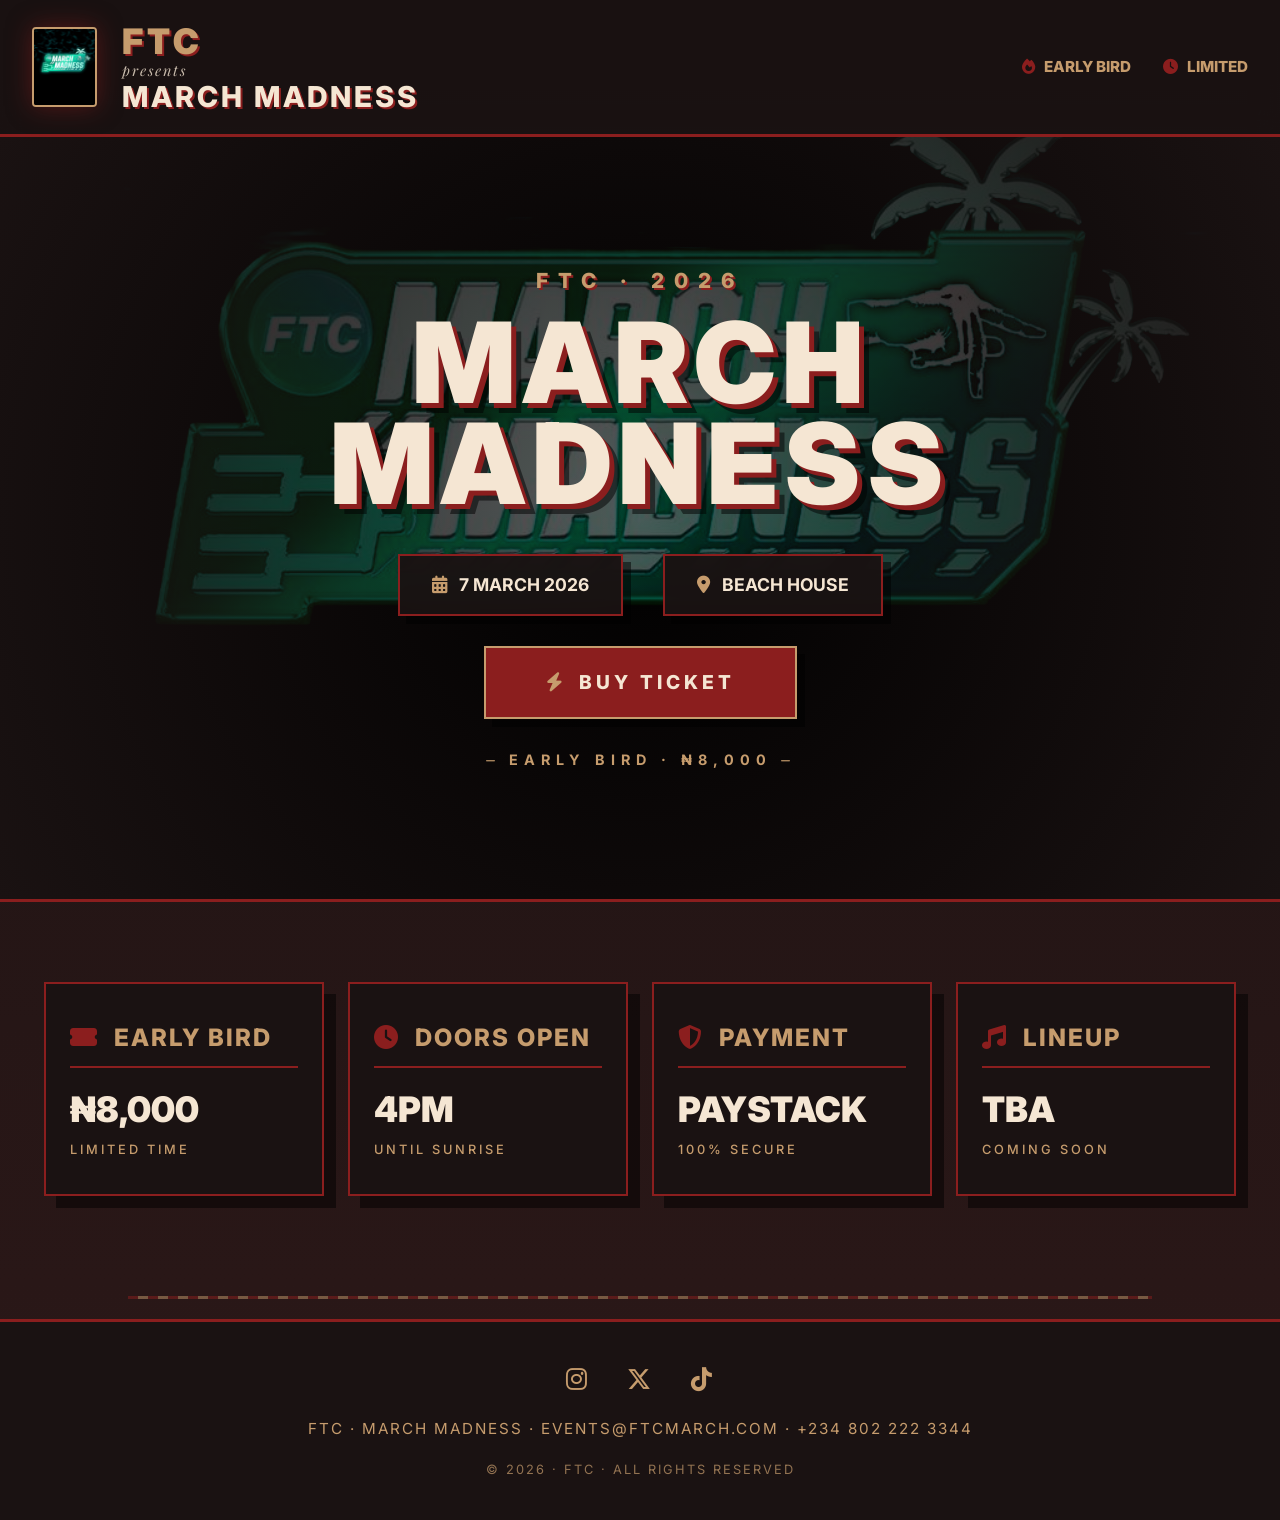
==== index.html @ 99fd01ed "Fix index.html API URL" ====
<!DOCTYPE html>
<html lang="en">
<head>
  <meta charset="UTF-8" />
  <meta name="viewport" content="width=device-width, initial-scale=1.0" />
  <title>FTC · MARCH MADNESS</title>
  <link rel="stylesheet" href="css/style.css" />
  <link href="https://fonts.googleapis.com/css2?family=Inter:wght@400;600;800;900&family=Playfair+Display:ital@1&display=swap" rel="stylesheet">
  <link rel="stylesheet" href="https://cdnjs.cloudflare.com/ajax/libs/font-awesome/6.4.0/css/all.min.css">
</head>
<body>

  <header class="logo-header">
    <div class="logo-group">
      <img src="pictures/march%20madness.jpeg" alt="FTC MARCH MADNESS" class="logo-img">
      <div class="logo-text-wrapper">
        <span class="logo-ftc">FTC</span>
        <span class="logo-presents">presents</span>
        <span class="logo-event">MARCH MADNESS</span>
      </div>
    </div>
    <div class="nav-accent">
      <span><i class="fas fa-fire"></i> EARLY BIRD</span>
      <span><i class="fas fa-clock"></i> LIMITED</span>
    </div>
  </header>

  <section class="hero">
    <div class="hero-backdrop">
      <img src="pictures/march%20madness.jpeg" alt="MARCH MADNESS" class="hero-image">
    </div>
    <div class="hero-overlay"></div>
    <div class="hero-content">
      <div class="pre-head">FTC · 2026</div>
      <h1>MARCH<br>MADNESS</h1>
     
      <div class="event-info">
        <span><i class="fas fa-calendar-alt"></i> 7 MARCH 2026</span>
        <span><i class="fas fa-map-marker-alt"></i> BEACH HOUSE</span>
      </div>
      <a href="buy.html" class="btn">
        <i class="fas fa-bolt"></i> BUY TICKET
      </a>
      <p class="wave-tag" id="availabilityDisplay">⏤ CHECKING AVAILABILITY... ⏤</p>
    </div>
  </section>

  <div class="details-grid">
    <div class="card">
      <h3><i class="fas fa-ticket-alt"></i> EARLY BIRD</h3>
      <p>₦8,000</p>
      <p class="note">limited time</p>
    </div>
    <div class="card">
      <h3><i class="fas fa-clock"></i> DOORS OPEN</h3>
      <p>4PM</p>
      <p class="note">until sunrise</p>
    </div>
    <div class="card">
      <h3><i class="fas fa-shield-alt"></i> PAYMENT</h3>
      <p>PAYSTACK</p>
      <p class="note">100% secure</p>
    </div>
    <div class="card">
      <h3><i class="fas fa-music"></i> LINEUP</h3>
      <p>TBA</p>
      <p class="note">coming soon</p>
    </div>
  </div>

  <div class="ocean-line"></div>

  <footer>
    <div class="social-links">
      <i class="fab fa-instagram"></i>
      <i class="fab fa-x-twitter"></i>
      <i class="fab fa-tiktok"></i>
    </div>
    <p>FTC · MARCH MADNESS · events@ftcmarch.com · +234 802 222 3344</p>
    <p class="copyright">© 2026 · FTC · ALL RIGHTS RESERVED</p>
  </footer>

  <script>
    // Fetch availability from backend
  fetch('https://ftc-march-madness-backend-1.onrender.com/api/tickets/availability')
      .then(response => response.json())
      .then(data => {
        if (data.success) {
          document.getElementById('priceDisplay').innerHTML = `early bird · ₦${data.data.price.toLocaleString()}`;
          document.getElementById('availabilityDisplay').innerHTML = `⏤ ${data.data.available} TICKETS LEFT · EARLY BIRD ⏤`;
        }
      })
      .catch(error => {
        console.error('Error fetching availability:', error);
        document.getElementById('availabilityDisplay').innerHTML = `⏤ EARLY BIRD · ₦8,000 ⏤`;
      });
  </script>
</body>
</html>
---- css/style.css ----
/* css/style.css - FTC PRESENTS MARCH MADNESS */
* {
  margin: 0;
  padding: 0;
  box-sizing: border-box;
}

:root {
  /* Colors from march madness.jpeg */
  --primary-red: #8B1E1E;        /* Deep crimson */
  --secondary-gold: #C69C6D;      /* Warm gold */
  --dark-charcoal: #1A1212;       /* Rich dark brown/black */
  --off-white: #F5E6D3;           /* Warm cream */
  --accent-burgundy: #5C1A1A;      /* Deeper red */
  --metal: #2A2A2A;               /* Gunmetal */
  --sand: #DCC7B0;                /* Beach sand */
  --glimmer: #E6B17E;             /* Sunset glow */
}

body {
  background-color: var(--dark-charcoal);
  background-image: linear-gradient(180deg, rgba(26,18,18,0.98) 0%, rgba(44,24,24,0.99) 100%);
  font-family: 'Inter', sans-serif;
  color: var(--off-white);
  line-height: 1.5;
  min-height: 100vh;
  display: flex;
  flex-direction: column;
}

/* HEADER */
.logo-header {
  display: flex;
  align-items: center;
  justify-content: space-between;
  padding: 20px 32px;
  background: rgba(26, 18, 18, 0.95);
  backdrop-filter: blur(12px);
  border-bottom: 3px solid var(--primary-red);
  box-shadow: 0 8px 20px rgba(0,0,0,0.7);
}

.logo-group {
  display: flex;
  align-items: center;
  gap: 25px;
}

.logo-img {
  height: 80px;
  width: auto;
  border-radius: 4px;
  box-shadow: 0 0 25px rgba(139,30,30,0.5);
  border: 2px solid var(--secondary-gold);
}

.logo-text-wrapper {
  display: flex;
  flex-direction: column;
  line-height: 1.2;
}

.logo-ftc {
  font-size: 2.2rem;
  font-weight: 900;
  color: var(--secondary-gold);
  letter-spacing: 4px;
  text-shadow: 2px 2px 0 var(--primary-red);
}

.logo-presents {
  font-size: 0.9rem;
  font-style: italic;
  color: var(--off-white);
  letter-spacing: 2px;
  opacity: 0.8;
  font-family: 'Playfair Display', serif;
}

.logo-event {
  font-size: 1.8rem;
  font-weight: 800;
  color: var(--off-white);
  letter-spacing: 3px;
  text-transform: uppercase;
  text-shadow: 2px 2px 0 var(--primary-red);
}

.nav-accent {
  display: flex;
  gap: 32px;
  font-weight: 800;
  font-size: 0.95rem;
  text-transform: uppercase;
  color: var(--secondary-gold);
}

.nav-accent i {
  margin-right: 6px;
  color: var(--primary-red);
}

.back-link {
  color: var(--secondary-gold);
  text-decoration: none;
  font-weight: 700;
  text-transform: uppercase;
  letter-spacing: 2px;
  border: 2px solid var(--primary-red);
  padding: 8px 20px;
  transition: 0.2s;
}

.back-link:hover {
  background: var(--primary-red);
  color: var(--off-white);
}

/* HERO */
.hero {
  position: relative;
  min-height: 85vh;
  display: flex;
  align-items: center;
  justify-content: center;
  text-align: center;
  border-bottom: 3px solid var(--primary-red);
  overflow: hidden;
}

.hero-backdrop {
  position: absolute;
  top: 0;
  left: 0;
  width: 100%;
  height: 100%;
  z-index: 0;
}

.hero-image {
  width: 100%;
  height: 100%;
  object-fit: cover;
  object-position: center;
  filter: brightness(0.4) contrast(1.4);
}

.hero-overlay {
  position: absolute;
  top: 0;
  left: 0;
  width: 100%;
  height: 100%;
  background: radial-gradient(circle at 50% 50%, transparent 0%, var(--dark-charcoal) 100%);
  z-index: 1;
}

.hero-content {
  position: relative;
  z-index: 10;
  max-width: 1000px;
  padding: 40px 20px;
}

.pre-head {
  font-size: 1.3rem;
  text-transform: uppercase;
  letter-spacing: 10px;
  font-weight: 800;
  color: var(--secondary-gold);
  margin-bottom: 16px;
  text-shadow: 2px 2px 0 var(--primary-red);
}

.hero h1 {
  font-size: 7rem;
  font-weight: 900;
  line-height: 0.9;
  text-transform: uppercase;
  color: var(--off-white);
  text-shadow: 
    5px 5px 0 var(--primary-red),
    10px 10px 0 rgba(0,0,0,0.5);
  margin-bottom: 20px;
  letter-spacing: 6px;
}

.sub {
  font-size: 1.8rem;
  font-weight: 700;
  color: var(--secondary-gold);
  background: rgba(139,30,30,0.4);
  border: 2px solid var(--primary-red);
  display: inline-block;
  padding: 12px 40px;
  letter-spacing: 4px;
  backdrop-filter: blur(4px);
  margin-bottom: 30px;
  text-transform: uppercase;
}

.event-info {
  display: flex;
  justify-content: center;
  gap: 40px;
  margin: 40px 0 30px;
}

.event-info span {
  display: flex;
  align-items: center;
  gap: 12px;
  background: rgba(26, 18, 18, 0.95);
  backdrop-filter: blur(12px);
  padding: 16px 32px;
  border: 2px solid var(--primary-red);
  font-weight: 700;
  font-size: 1.1rem;
  color: var(--off-white);
  box-shadow: 8px 8px 0 rgba(0,0,0,0.5);
}

.event-info i {
  color: var(--secondary-gold);
}

/* BUTTONS */
.btn {
  display: inline-flex;
  align-items: center;
  justify-content: center;
  gap: 12px;
  background: var(--primary-red);
  border: 2px solid var(--secondary-gold);
  color: var(--off-white);
  padding: 20px 60px;
  font-size: 1.2rem;
  font-weight: 800;
  text-transform: uppercase;
  letter-spacing: 4px;
  text-decoration: none;
  transition: 0.2s ease;
  box-shadow: 8px 8px 0 rgba(0,0,0,0.5);
  cursor: pointer;
}

.btn i {
  font-size: 1.2rem;
  color: var(--secondary-gold);
}

.btn:hover {
  background: var(--secondary-gold);
  border-color: var(--primary-red);
  color: var(--dark-charcoal);
  transform: translate(-2px, -2px);
  box-shadow: 10px 10px 0 rgba(0,0,0,0.5);
}

.btn:hover i {
  color: var(--primary-red);
}

.wave-tag {
  margin-top: 30px;
  letter-spacing: 6px;
  font-size: 0.9rem;
  color: var(--secondary-gold);
  font-weight: 700;
}

/* DETAILS CARDS */
.details-grid {
  display: flex;
  gap: 24px;
  padding: 80px 20px;
  justify-content: center;
  flex-wrap: wrap;
  max-width: 1300px;
  margin: 0 auto;
}

.card {
  background: rgba(26, 18, 18, 0.95);
  border: 2px solid var(--primary-red);
  padding: 36px 24px;
  width: 280px;
  text-align: left;
  transition: 0.2s;
  box-shadow: 12px 12px 0 rgba(0,0,0,0.5);
}

.card:hover {
  transform: translate(-4px, -4px);
  box-shadow: 16px 16px 0 rgba(139,30,30,0.3);
  border-color: var(--secondary-gold);
}

.card h3 {
  font-size: 1.5rem;
  font-weight: 800;
  margin-bottom: 20px;
  color: var(--secondary-gold);
  letter-spacing: 2px;
  border-bottom: 2px solid var(--primary-red);
  padding-bottom: 10px;
}

.card h3 i {
  color: var(--primary-red);
  margin-right: 8px;
}

.card p {
  font-size: 2.2rem;
  font-weight: 900;
  color: var(--off-white);
  line-height: 1.2;
}

.card .note {
  font-size: 0.8rem;
  text-transform: uppercase;
  color: var(--secondary-gold);
  letter-spacing: 3px;
  margin-top: 12px;
  font-weight: 500;
}

/* FORM BLOCK (buy page) */
.form-block {
  max-width: 600px;
  margin: 80px auto;
  background: rgba(26, 18, 18, 0.98);
  border: 3px solid var(--primary-red);
  padding: 50px;
  box-shadow: 20px 20px 0 rgba(0,0,0,0.5);
  flex: 1;
}

.batch-tag {
  background: var(--primary-red);
  color: var(--secondary-gold);
  padding: 15px;
  text-align: center;
  font-weight: 800;
  font-size: 1.2rem;
  letter-spacing: 3px;
  margin-bottom: 30px;
  border: 2px solid var(--secondary-gold);
}

.batch-tag i {
  margin-right: 8px;
}

.form-block h2 {
  font-size: 2.5rem;
  font-weight: 900;
  text-transform: uppercase;
  letter-spacing: 4px;
  margin-bottom: 40px;
  color: var(--secondary-gold);
  text-align: center;
  border-left: 8px solid var(--primary-red);
  padding-left: 20px;
}

input {
  width: 100%;
  padding: 18px 24px;
  margin-bottom: 24px;
  background: rgba(0,0,0,0.5);
  border: 2px solid var(--primary-red);
  color: var(--off-white);
  font-size: 1.1rem;
  font-weight: 500;
  transition: 0.15s;
}

input:focus {
  outline: none;
  border-color: var(--secondary-gold);
  background: rgba(0,0,0,0.7);
  box-shadow: 0 0 20px rgba(198,156,109,0.3);
}

input::placeholder {
  color: rgba(220,199,176,0.5);
  font-weight: 300;
}

.form-notice {
  background: rgba(139,30,30,0.2);
  border: 1px solid var(--primary-red);
  padding: 15px;
  margin: 20px 0;
  color: var(--secondary-gold);
  font-weight: 600;
  text-align: center;
}

.form-notice i {
  margin-right: 8px;
}

.submit-btn {
  width: 100%;
  margin-top: 20px;
}

.form-note {
  margin-top: 30px;
  color: var(--secondary-gold);
  font-size: 0.9rem;
  text-align: center;
  opacity: 0.8;
}

/* STATUS PAGES */
.status-page {
  display: flex;
  flex-direction: column;
}

.status-screen {
  text-align: center;
  max-width: 700px;
  margin: 100px auto;
  padding: 60px 40px;
  background: rgba(26, 18, 18, 0.98);
  border: 3px solid var(--primary-red);
  box-shadow: 20px 20px 0 rgba(0,0,0,0.5);
  flex: 1;
}

.status-icon {
  font-size: 5rem;
  margin-bottom: 20px;
  filter: drop-shadow(0 0 20px var(--primary-red));
}

.status-screen h1 {
  font-size: 3.5rem;
  font-weight: 900;
  text-transform: uppercase;
  letter-spacing: 4px;
  margin-bottom: 30px;
  line-height: 1.1;
}

.success h1 {
  color: var(--secondary-gold);
  text-shadow: 3px 3px 0 var(--primary-red);
}

.fail h1 {
  color: var(--primary-red);
  text-shadow: 3px 3px 0 var(--secondary-gold);
}

.status-message {
  font-size: 1.3rem;
  color: var(--off-white);
  margin-bottom: 30px;
  font-weight: 400;
  line-height: 1.5;
}

.status-screen hr {
  border: 0;
  height: 2px;
  background: linear-gradient(90deg, transparent, var(--primary-red), var(--secondary-gold), transparent);
  margin: 30px auto;
  width: 60%;
}

.status-note {
  font-size: 1rem;
  letter-spacing: 2px;
  margin-bottom: 40px;
  color: var(--secondary-gold);
}

.support-line {
  margin-bottom: 30px;
  color: var(--primary-red);
  font-weight: 600;
}

.back-event a {
  color: var(--secondary-gold);
  text-decoration: none;
  border-bottom: 2px solid var(--primary-red);
  padding-bottom: 4px;
  font-weight: 600;
}

.back-event a:hover {
  color: var(--primary-red);
  border-bottom-color: var(--secondary-gold);
}

.status-btn {
  padding: 16px 60px;
  font-size: 1.1rem;
}

.retry-btn {
  background: var(--dark-charcoal);
  border-color: var(--primary-red);
}

/* FOOTER */
footer {
  background: rgba(26, 18, 18, 0.95);
  border-top: 3px solid var(--primary-red);
  padding: 40px 24px;
  text-align: center;
  font-size: 0.95rem;
  letter-spacing: 2px;
  text-transform: uppercase;
  color: var(--secondary-gold);
  margin-top: auto;
}

.social-links {
  font-size: 1.5rem;
  margin-bottom: 20px;
}

.social-links i {
  color: var(--secondary-gold);
  margin: 0 15px;
  transition: 0.2s;
}

.social-links i:hover {
  color: var(--primary-red);
  transform: scale(1.1);
}

.copyright {
  margin-top: 20px;
  opacity: 0.7;
  font-size: 0.8rem;
}

/* UTILITIES */
.ocean-line {
  width: 80%;
  height: 3px;
  margin: 20px auto;
  background: repeating-linear-gradient(90deg, var(--primary-red), var(--primary-red) 10px, var(--secondary-gold) 10px, var(--secondary-gold) 20px);
  opacity: 0.5;
}

/* RESPONSIVE */
@media (max-width: 900px) {
  .hero h1 {
    font-size: 4rem;
  }
  
  .logo-group {
    flex-direction: column;
    align-items: flex-start;
    gap: 10px;
  }
  
  .logo-img {
    height: 60px;
  }
  
  .logo-ftc {
    font-size: 1.8rem;
  }
  
  .logo-event {
    font-size: 1.4rem;
  }
  
  .logo-header {
    flex-direction: column;
    align-items: flex-start;
    gap: 16px;
  }
  
  .nav-accent {
    width: 100%;
    justify-content: space-between;
    gap: 10px;
  }
  
  .event-info {
    flex-direction: column;
    gap: 16px;
    align-items: center;
  }
  
  .event-info span {
    width: 100%;
    justify-content: center;
  }
  
  .form-block {
    margin: 40px 20px;
    padding: 30px 20px;
  }
  
  .form-block h2 {
    font-size: 2rem;
  }
  
  .status-screen {
    margin: 40px 20px;
    padding: 40px 20px;
  }
  
  .status-screen h1 {
    font-size: 2.5rem;
  }
  
  .btn {
    padding: 16px 40px;
    font-size: 1rem;
  }
}
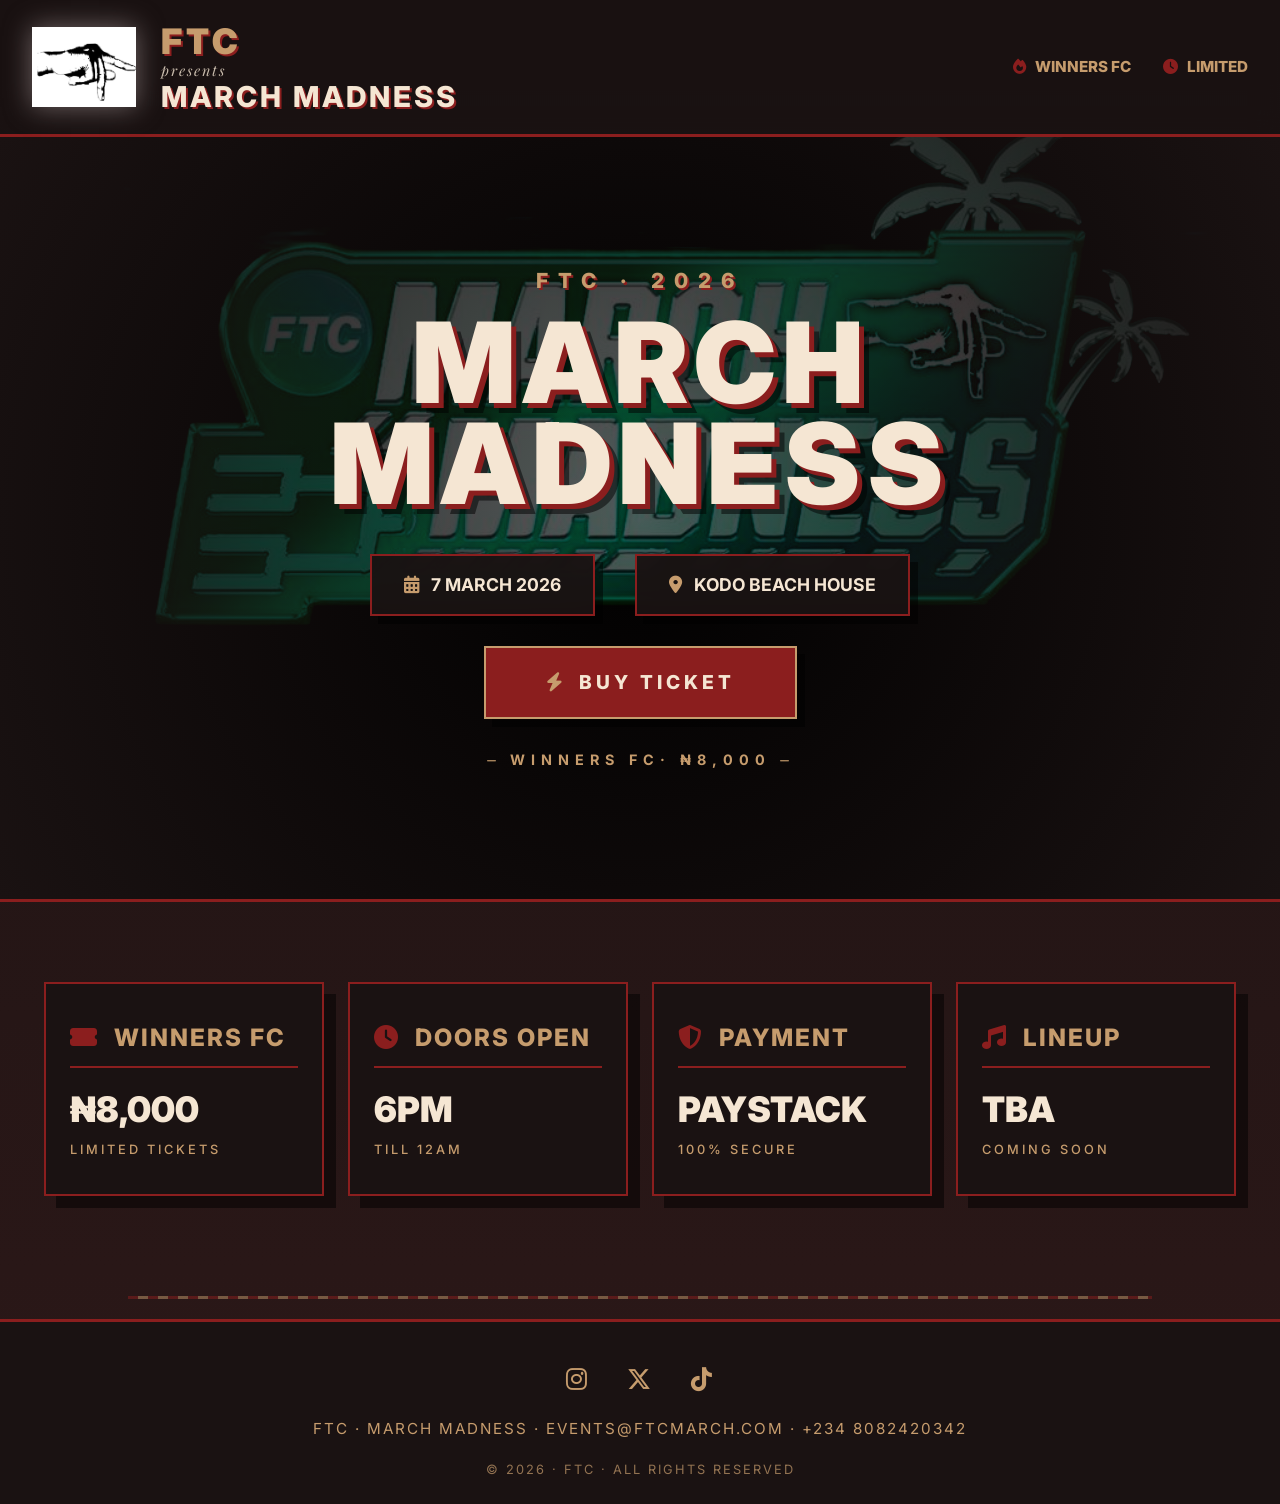
==== commit cfd5aab2: "Final update: Complete frontend with sexy mobile responsiveness" ====
--- a/index.html
+++ b/index.html
@@ -12,7 +12,7 @@
 
   <header class="logo-header">
     <div class="logo-group">
-      <img src="pictures/march%20madness.jpeg" alt="FTC MARCH MADNESS" class="logo-img">
+      <img src="pictures/logo.jpeg" alt="FTC MARCH MADNESS" class="logo-img">
       <div class="logo-text-wrapper">
         <span class="logo-ftc">FTC</span>
         <span class="logo-presents">presents</span>
@@ -20,7 +20,7 @@
       </div>
     </div>
     <div class="nav-accent">
-      <span><i class="fas fa-fire"></i> EARLY BIRD</span>
+      <span><i class="fas fa-fire"></i> WINNERS FC</span>
       <span><i class="fas fa-clock"></i> LIMITED</span>
     </div>
   </header>
@@ -36,7 +36,7 @@
      
       <div class="event-info">
         <span><i class="fas fa-calendar-alt"></i> 7 MARCH 2026</span>
-        <span><i class="fas fa-map-marker-alt"></i> BEACH HOUSE</span>
+        <span><i class="fas fa-map-marker-alt"></i> KODO BEACH HOUSE</span>
       </div>
       <a href="buy.html" class="btn">
         <i class="fas fa-bolt"></i> BUY TICKET
@@ -47,14 +47,14 @@
 
   <div class="details-grid">
     <div class="card">
-      <h3><i class="fas fa-ticket-alt"></i> EARLY BIRD</h3>
+      <h3><i class="fas fa-ticket-alt"></i> WINNERS FC</h3>
       <p>₦8,000</p>
-      <p class="note">limited time</p>
+      <p class="note">limited tickets</p>
     </div>
     <div class="card">
       <h3><i class="fas fa-clock"></i> DOORS OPEN</h3>
-      <p>4PM</p>
-      <p class="note">until sunrise</p>
+      <p>6PM</p>
+      <p class="note">till 12AM</p>
     </div>
     <div class="card">
       <h3><i class="fas fa-shield-alt"></i> PAYMENT</h3>
@@ -76,7 +76,7 @@
       <i class="fab fa-x-twitter"></i>
       <i class="fab fa-tiktok"></i>
     </div>
-    <p>FTC · MARCH MADNESS · events@ftcmarch.com · +234 802 222 3344</p>
+    <p>FTC · MARCH MADNESS · events@ftcmarch.com · +234 8082420342</p>
     <p class="copyright">© 2026 · FTC · ALL RIGHTS RESERVED</p>
   </footer>
 
@@ -86,13 +86,13 @@
       .then(response => response.json())
       .then(data => {
         if (data.success) {
-          document.getElementById('priceDisplay').innerHTML = `early bird · ₦${data.data.price.toLocaleString()}`;
-          document.getElementById('availabilityDisplay').innerHTML = `⏤ ${data.data.available} TICKETS LEFT · EARLY BIRD ⏤`;
+          document.getElementById('priceDisplay').innerHTML = `winners fc· ₦${data.data.price.toLocaleString()}`;
+          document.getElementById('availabilityDisplay').innerHTML = `⏤ ${data.data.available} TICKETS LEFT · WINNERS FC ⏤`;
         }
       })
       .catch(error => {
         console.error('Error fetching availability:', error);
-        document.getElementById('availabilityDisplay').innerHTML = `⏤ EARLY BIRD · ₦8,000 ⏤`;
+        document.getElementById('availabilityDisplay').innerHTML = `⏤ WINNERS FC· ₦8,000 ⏤`;
       });
   </script>
 </body>
--- a/css/style.css
+++ b/css/style.css
@@ -49,9 +49,8 @@
 .logo-img {
   height: 80px;
   width: auto;
-  border-radius: 4px;
-  box-shadow: 0 0 25px rgba(139,30,30,0.5);
-  border: 2px solid var(--secondary-gold);
+  box-shadow: 0 0 25px rgba(196, 181, 181, 0.5);
+  
 }
 
 .logo-text-wrapper {
@@ -555,7 +554,7 @@
   opacity: 0.5;
 }
 
-/* RESPONSIVE */
+/* EXISTING RESPONSIVE */
 @media (max-width: 900px) {
   .hero h1 {
     font-size: 4rem;
@@ -624,4 +623,420 @@
     padding: 16px 40px;
     font-size: 1rem;
   }
+}
+
+/* ===== SEXY MOBILE STYLES - ADD THIS AT THE BOTTOM ===== */
+@media (max-width: 768px) {
+  /* Header */
+  .logo-header {
+    flex-direction: column;
+    padding: 15px;
+    text-align: center;
+  }
+  
+  .logo-group {
+    flex-direction: column;
+    gap: 10px;
+  }
+  
+  .logo-img {
+    height: 70px;
+  }
+  
+  .logo-text-wrapper {
+    text-align: center;
+  }
+  
+  .logo-ftc {
+    font-size: 2rem;
+  }
+  
+  .logo-event {
+    font-size: 1.6rem;
+  }
+  
+  .nav-accent {
+    margin-top: 10px;
+    gap: 15px;
+    justify-content: center;
+  }
+  
+  /* Hero Section */
+  .hero {
+    min-height: 70vh;
+  }
+  
+  .hero h1 {
+    font-size: 3.5rem;
+    letter-spacing: 3px;
+  }
+  
+  .hero-content {
+    padding: 20px 15px;
+  }
+  
+  .pre-head {
+    font-size: 1rem;
+    letter-spacing: 6px;
+  }
+  
+  .sub {
+    font-size: 1.4rem;
+    padding: 10px 25px;
+    letter-spacing: 2px;
+  }
+  
+  .event-info {
+    flex-direction: column;
+    gap: 12px;
+    width: 100%;
+  }
+  
+  .event-info span {
+    width: 100%;
+    justify-content: center;
+    padding: 12px 20px;
+    font-size: 1rem;
+  }
+  
+  .btn {
+    padding: 16px 30px;
+    font-size: 1rem;
+    width: 100%;
+    max-width: 280px;
+    margin: 15px auto;
+  }
+  
+  .wave-tag {
+    font-size: 0.8rem;
+    letter-spacing: 4px;
+  }
+  
+  /* Cards */
+  .details-grid {
+    flex-direction: column;
+    align-items: center;
+    padding: 40px 20px;
+    gap: 20px;
+  }
+  
+  .card {
+    width: 100%;
+    max-width: 320px;
+    padding: 25px;
+  }
+  
+  .card h3 {
+    font-size: 1.3rem;
+  }
+  
+  .card p {
+    font-size: 1.8rem;
+  }
+  
+  .card .note {
+    font-size: 0.75rem;
+    letter-spacing: 2px;
+  }
+  
+  /* Form */
+  .form-block {
+    margin: 30px 15px;
+    padding: 25px 18px;
+  }
+  
+  .form-block h2 {
+    font-size: 2rem;
+    letter-spacing: 3px;
+    border-left-width: 6px;
+    padding-left: 15px;
+  }
+  
+  .batch-tag {
+    font-size: 1rem;
+    padding: 12px;
+    letter-spacing: 2px;
+  }
+  
+  input {
+    padding: 15px 18px;
+    font-size: 1rem;
+  }
+  
+  .form-notice {
+    padding: 12px;
+    font-size: 0.9rem;
+  }
+  
+  /* Status Pages */
+  .status-screen {
+    margin: 30px 15px;
+    padding: 35px 20px;
+  }
+  
+  .status-screen h1 {
+    font-size: 2.5rem;
+    letter-spacing: 3px;
+  }
+  
+  .status-icon {
+    font-size: 4rem;
+  }
+  
+  .status-message {
+    font-size: 1.1rem;
+  }
+  
+  .status-note {
+    font-size: 0.9rem;
+    letter-spacing: 1px;
+  }
+  
+  .status-btn {
+    padding: 14px 40px;
+    font-size: 1rem;
+  }
+  
+  .support-line {
+    font-size: 0.9rem;
+  }
+  
+  /* Footer */
+  footer {
+    padding: 30px 15px;
+    font-size: 0.8rem;
+    letter-spacing: 1px;
+  }
+  
+  .social-links {
+    font-size: 1.3rem;
+    margin-bottom: 15px;
+  }
+  
+  .social-links i {
+    margin: 0 10px;
+  }
+  
+  .copyright {
+    font-size: 0.7rem;
+  }
+  
+  /* Ocean line */
+  .ocean-line {
+    width: 90%;
+    height: 2px;
+    margin: 15px auto;
+  }
+}
+
+/* Extra small devices */
+@media (max-width: 480px) {
+  .hero h1 {
+    font-size: 2.8rem;
+    letter-spacing: 2px;
+  }
+  
+  .hero {
+    min-height: 60vh;
+  }
+  
+  .sub {
+    font-size: 1.2rem;
+    padding: 8px 20px;
+  }
+  
+  .pre-head {
+    font-size: 0.85rem;
+    letter-spacing: 5px;
+  }
+  
+  .logo-img {
+    height: 60px;
+  }
+  
+  .logo-ftc {
+    font-size: 1.8rem;
+    letter-spacing: 3px;
+  }
+  
+  .logo-event {
+    font-size: 1.4rem;
+  }
+  
+  .nav-accent {
+    font-size: 0.8rem;
+    gap: 12px;
+  }
+  
+  .card {
+    padding: 20px;
+  }
+  
+  .card h3 {
+    font-size: 1.2rem;
+  }
+  
+  .card p {
+    font-size: 1.6rem;
+  }
+  
+  .form-block h2 {
+    font-size: 1.8rem;
+  }
+  
+  .batch-tag {
+    font-size: 0.9rem;
+    padding: 10px;
+  }
+  
+  input {
+    padding: 12px 15px;
+    font-size: 0.95rem;
+  }
+  
+  .status-screen h1 {
+    font-size: 2rem;
+    letter-spacing: 2px;
+  }
+  
+  .status-message {
+    font-size: 1rem;
+  }
+  
+  .status-icon {
+    font-size: 3.5rem;
+  }
+  
+  .btn {
+    padding: 14px 25px;
+    font-size: 0.9rem;
+    letter-spacing: 3px;
+  }
+  
+  .btn i {
+    font-size: 1rem;
+  }
+  
+  .back-link {
+    padding: 6px 15px;
+    font-size: 0.85rem;
+  }
+}
+
+/* Landscape mode for phones */
+@media (max-height: 500px) and (orientation: landscape) {
+  .hero {
+    min-height: auto;
+    padding: 30px 0;
+  }
+  
+  .hero-content {
+    padding: 15px;
+  }
+  
+  .hero h1 {
+    font-size: 2.5rem;
+    margin-bottom: 10px;
+  }
+  
+  .event-info {
+    flex-direction: row;
+    flex-wrap: wrap;
+    justify-content: center;
+    gap: 10px;
+  }
+  
+  .event-info span {
+    width: auto;
+    flex: 1;
+    min-width: 140px;
+    padding: 8px 12px;
+  }
+  
+  .btn {
+    padding: 12px 25px;
+    margin-top: 10px;
+  }
+  
+  .details-grid {
+    padding: 20px 15px;
+  }
+  
+  .card {
+    padding: 15px;
+  }
+}
+
+/* Touch-friendly button feedback */
+@media (hover: none) and (pointer: coarse) {
+  .btn, 
+  .card, 
+  .back-link,
+  .social-links i {
+    cursor: default;
+    -webkit-tap-highlight-color: transparent;
+  }
+  
+  .btn:active {
+    background: var(--secondary-gold);
+    border-color: var(--primary-red);
+    color: var(--dark-charcoal);
+    transform: scale(0.98);
+  }
+  
+  .btn:active i {
+    color: var(--primary-red);
+  }
+  
+  .card:active {
+    transform: translate(-2px, -2px);
+    box-shadow: 14px 14px 0 rgba(139,30,30,0.3);
+    border-color: var(--secondary-gold);
+  }
+  
+  .back-link:active {
+    background: var(--primary-red);
+    color: var(--off-white);
+  }
+  
+  .social-links i:active {
+    color: var(--primary-red);
+    transform: scale(1.1);
+  }
+}
+
+/* Small tablets */
+@media (min-width: 481px) and (max-width: 768px) {
+  .hero h1 {
+    font-size: 3.2rem;
+  }
+  
+  .details-grid {
+    flex-direction: row;
+    flex-wrap: wrap;
+  }
+  
+  .card {
+    width: calc(50% - 15px);
+    max-width: none;
+  }
+}
+
+/* Fix for notched phones */
+@supports (padding: max(0px)) {
+  .logo-header {
+    padding-left: max(32px, env(safe-area-inset-left));
+    padding-right: max(32px, env(safe-area-inset-right));
+  }
+  
+  .hero-content {
+    padding-left: max(20px, env(safe-area-inset-left));
+    padding-right: max(20px, env(safe-area-inset-right));
+  }
+  
+  footer {
+    padding-left: max(24px, env(safe-area-inset-left));
+    padding-right: max(24px, env(safe-area-inset-right));
+    padding-bottom: max(24px, env(safe-area-inset-bottom));
+  }
 }
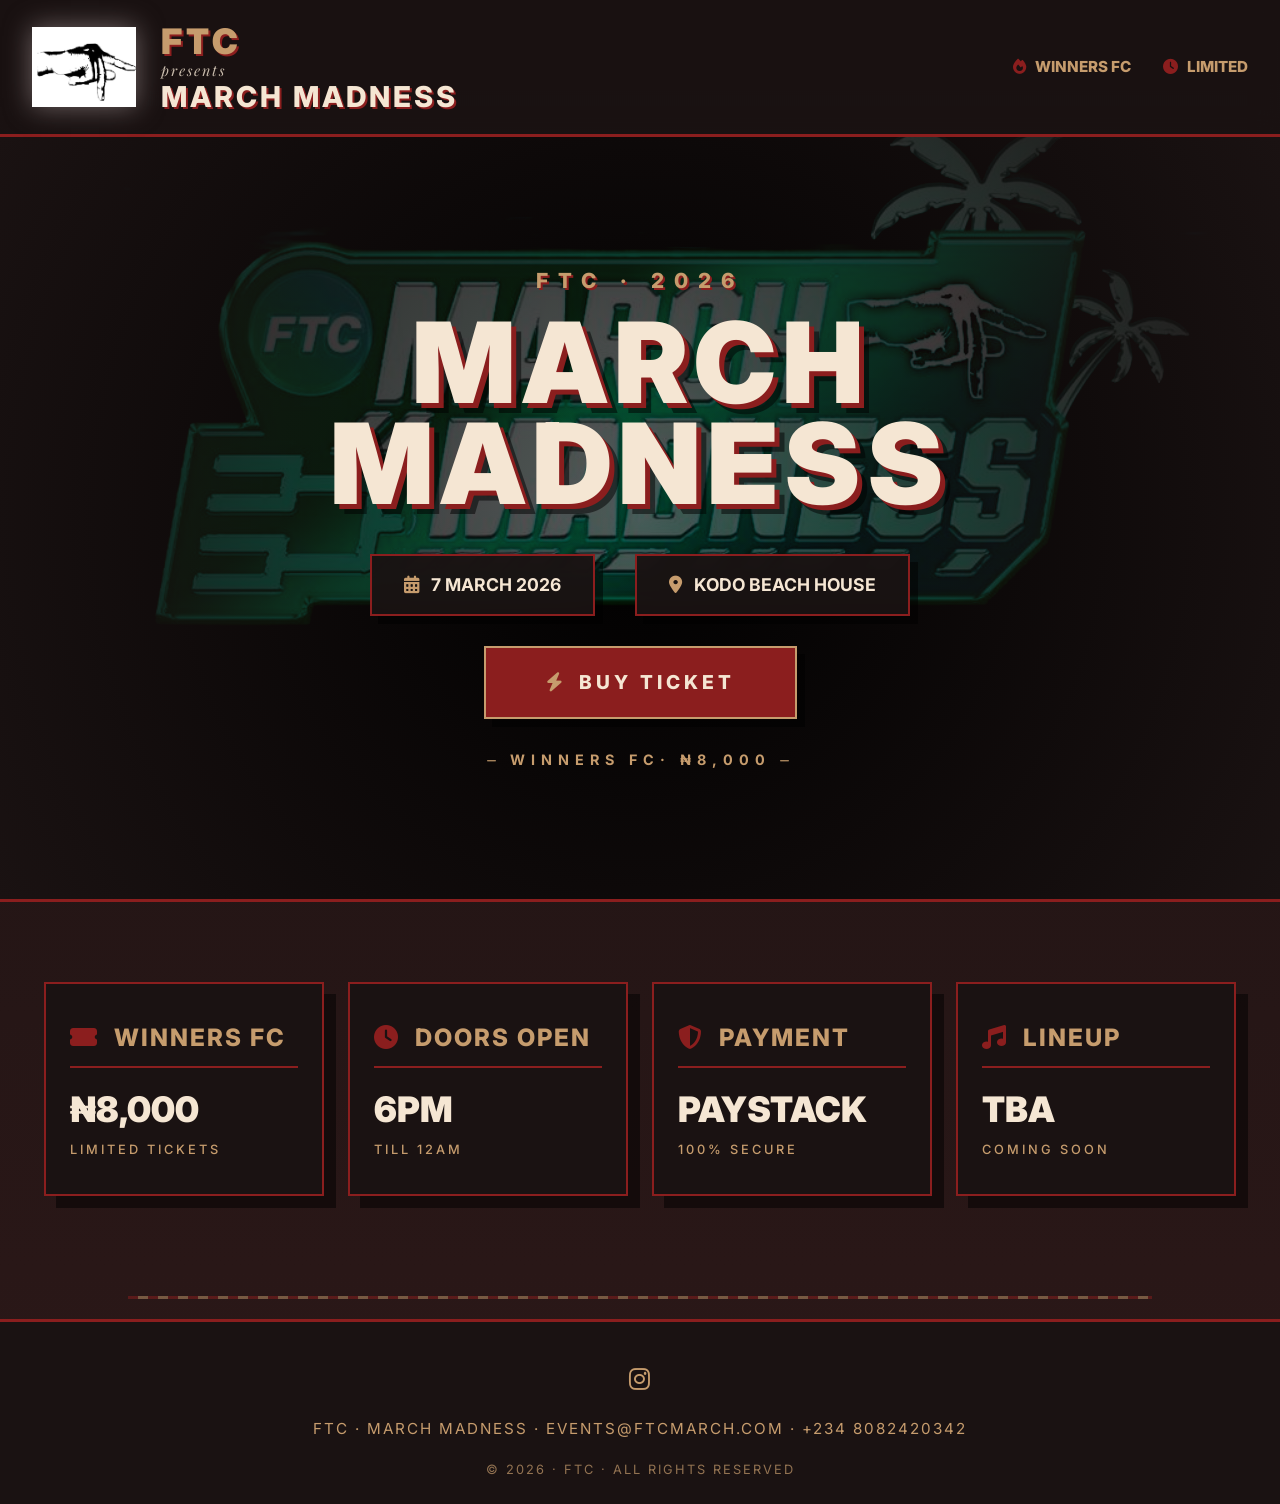
==== commit c9ceb9da: "Final update: Complete frontend with sexy mobile responsiveness" ====
--- a/index.html
+++ b/index.html
@@ -71,14 +71,15 @@
   <div class="ocean-line"></div>
 
   <footer>
-    <div class="social-links">
+  <div class="social-links">
+    <a href="https://www.instagram.com/freedomtocreate_?igsh=MWV3emF0MTJydnU2dQ==" target="_blank" rel="noopener noreferrer">
       <i class="fab fa-instagram"></i>
-      <i class="fab fa-x-twitter"></i>
-      <i class="fab fa-tiktok"></i>
-    </div>
-    <p>FTC · MARCH MADNESS · events@ftcmarch.com · +234 8082420342</p>
-    <p class="copyright">© 2026 · FTC · ALL RIGHTS RESERVED</p>
-  </footer>
+    </a>
+    
+  </div>
+  <p>FTC · MARCH MADNESS · events@ftcmarch.com · +234 8082420342</p>
+  <p class="copyright">© 2026 · FTC · ALL RIGHTS RESERVED</p>
+</footer>
 
   <script>
     // Fetch availability from backend
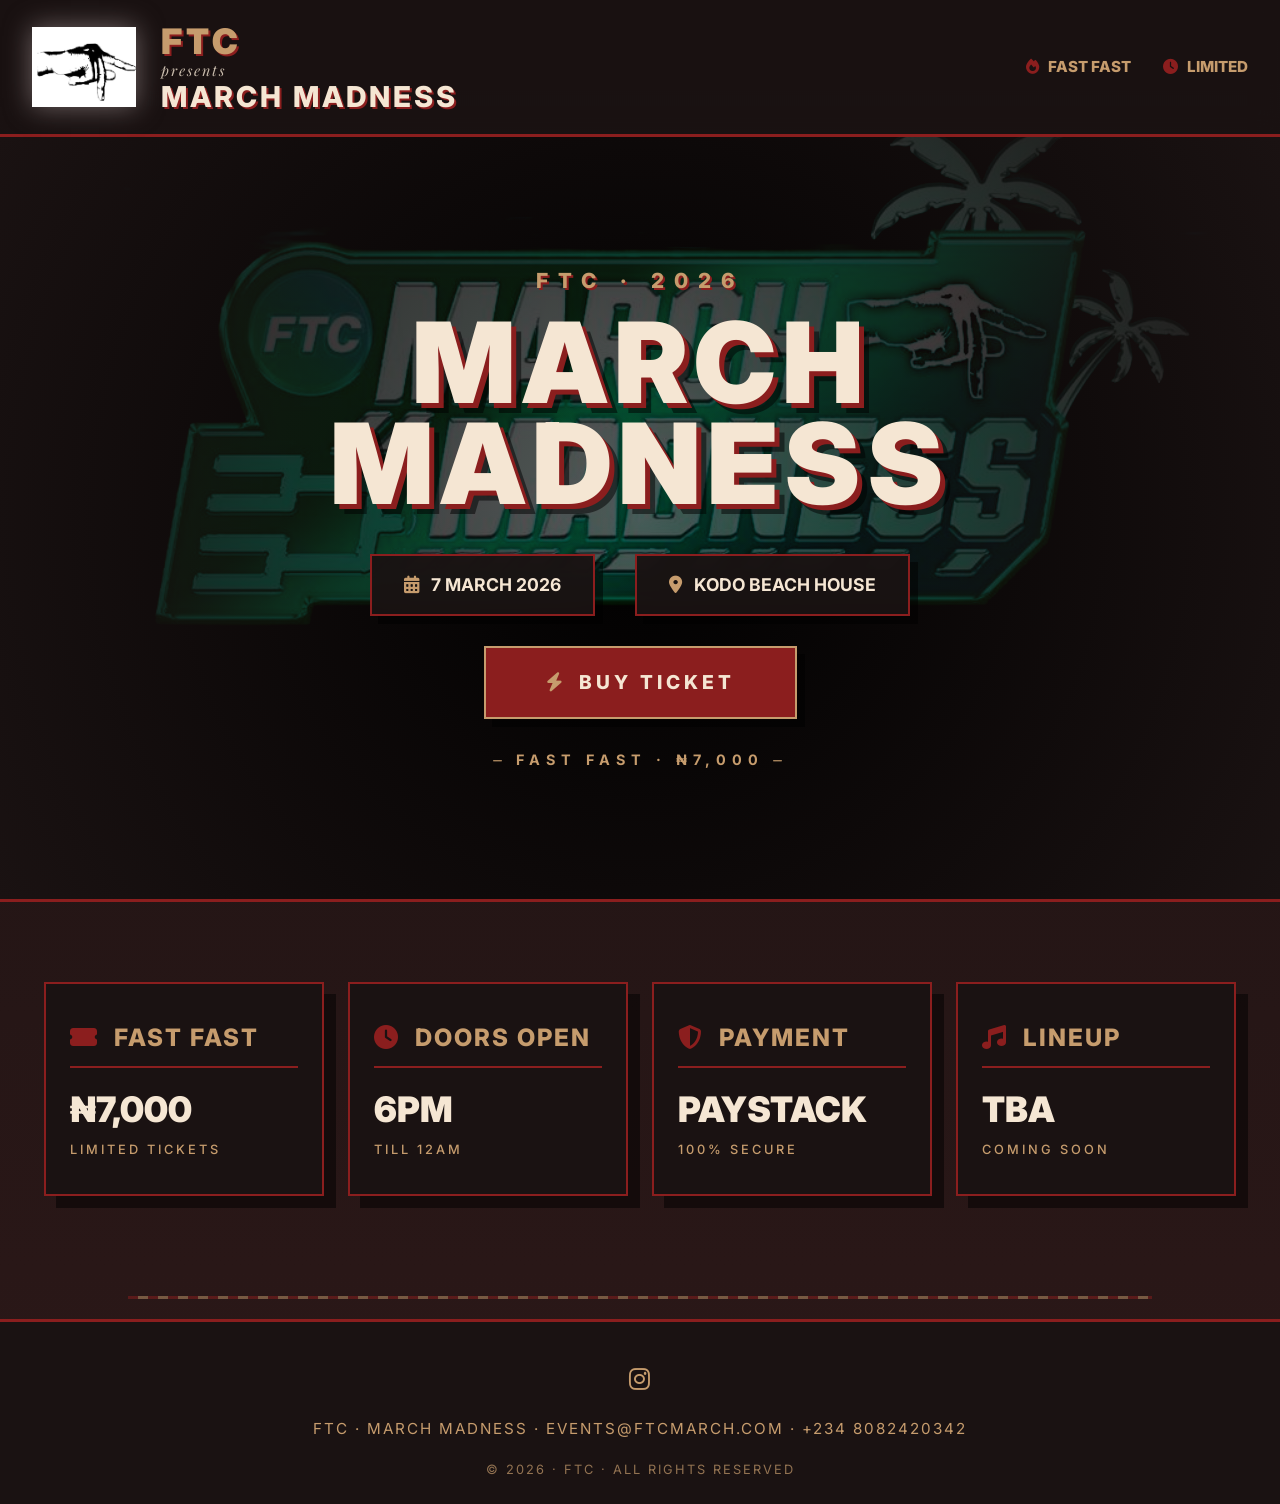
==== commit cfd149b7: "Complete frontend update: FAST FAST tickets at ₦7,000" ====
--- a/index.html
+++ b/index.html
@@ -4,6 +4,21 @@
   <meta charset="UTF-8" />
   <meta name="viewport" content="width=device-width, initial-scale=1.0" />
   <title>FTC · MARCH MADNESS</title>
+  
+  <!-- Open Graph / Social Media Meta Tags -->
+  <meta property="og:title" content="FTC presents MARCH MADNESS" />
+  <meta property="og:description" content="Beach house party. Fast Fast tickets ₦7,000. Get your ticket now!" />
+  <meta property="og:image" content="https://ftc-march-madness.netlify.app/pictures/logo.jpeg" /> 
+  <meta property="og:url" content="https://ftc-march-madness.netlify.app" />
+  <meta property="og:type" content="website" />
+  <meta property="og:site_name" content="FTC MARCH MADNESS" />
+
+  <!-- Twitter Card -->
+  <meta name="twitter:card" content="summary_large_image" />
+  <meta name="twitter:title" content="FTC presents MARCH MADNESS" />
+  <meta name="twitter:description" content="Beach house party. Fast Fast tickets ₦7,000. Get your ticket now!" />
+  <meta name="twitter:image" content="https://ftc-march-madness.netlify.app/pictures/logo.jpeg" />
+
   <link rel="stylesheet" href="css/style.css" />
   <link href="https://fonts.googleapis.com/css2?family=Inter:wght@400;600;800;900&family=Playfair+Display:ital@1&display=swap" rel="stylesheet">
   <link rel="stylesheet" href="https://cdnjs.cloudflare.com/ajax/libs/font-awesome/6.4.0/css/all.min.css">
@@ -20,7 +35,7 @@
       </div>
     </div>
     <div class="nav-accent">
-      <span><i class="fas fa-fire"></i> WINNERS FC</span>
+      <span><i class="fas fa-fire"></i> FAST FAST</span>
       <span><i class="fas fa-clock"></i> LIMITED</span>
     </div>
   </header>
@@ -41,14 +56,14 @@
       <a href="buy.html" class="btn">
         <i class="fas fa-bolt"></i> BUY TICKET
       </a>
-      <p class="wave-tag" id="availabilityDisplay">⏤ CHECKING AVAILABILITY... ⏤</p>
+      <p class="wave-tag" id="availabilityDisplay">⏤ FAST FAST · ₦7,000 ⏤</p>
     </div>
   </section>
 
   <div class="details-grid">
     <div class="card">
-      <h3><i class="fas fa-ticket-alt"></i> WINNERS FC</h3>
-      <p>₦8,000</p>
+      <h3><i class="fas fa-ticket-alt"></i> FAST FAST</h3>
+      <p>₦7,000</p>
       <p class="note">limited tickets</p>
     </div>
     <div class="card">
@@ -82,19 +97,17 @@
 </footer>
 
   <script>
-    // Fetch availability from backend
-  fetch('https://ftc-march-madness-backend-1.onrender.com/api/tickets/availability')
+    // Simple check if tickets are sold out (without showing count)
+    fetch('https://ftc-march-madness-backend-1.onrender.com/api/tickets/availability')
       .then(response => response.json())
       .then(data => {
-        if (data.success) {
-          document.getElementById('priceDisplay').innerHTML = `winners fc· ₦${data.data.price.toLocaleString()}`;
-          document.getElementById('availabilityDisplay').innerHTML = `⏤ ${data.data.available} TICKETS LEFT · WINNERS FC ⏤`;
+        if (data.success && data.data.available <= 0) {
+          document.getElementById('availabilityDisplay').innerHTML = `⏤ SOLD OUT ⏤`;
+          document.querySelector('.btn').style.opacity = '0.5';
+          document.querySelector('.btn').style.pointerEvents = 'none';
         }
       })
-      .catch(error => {
-        console.error('Error fetching availability:', error);
-        document.getElementById('availabilityDisplay').innerHTML = `⏤ WINNERS FC· ₦8,000 ⏤`;
-      });
+      .catch(error => console.error('Error:', error));
   </script>
 </body>
 </html>
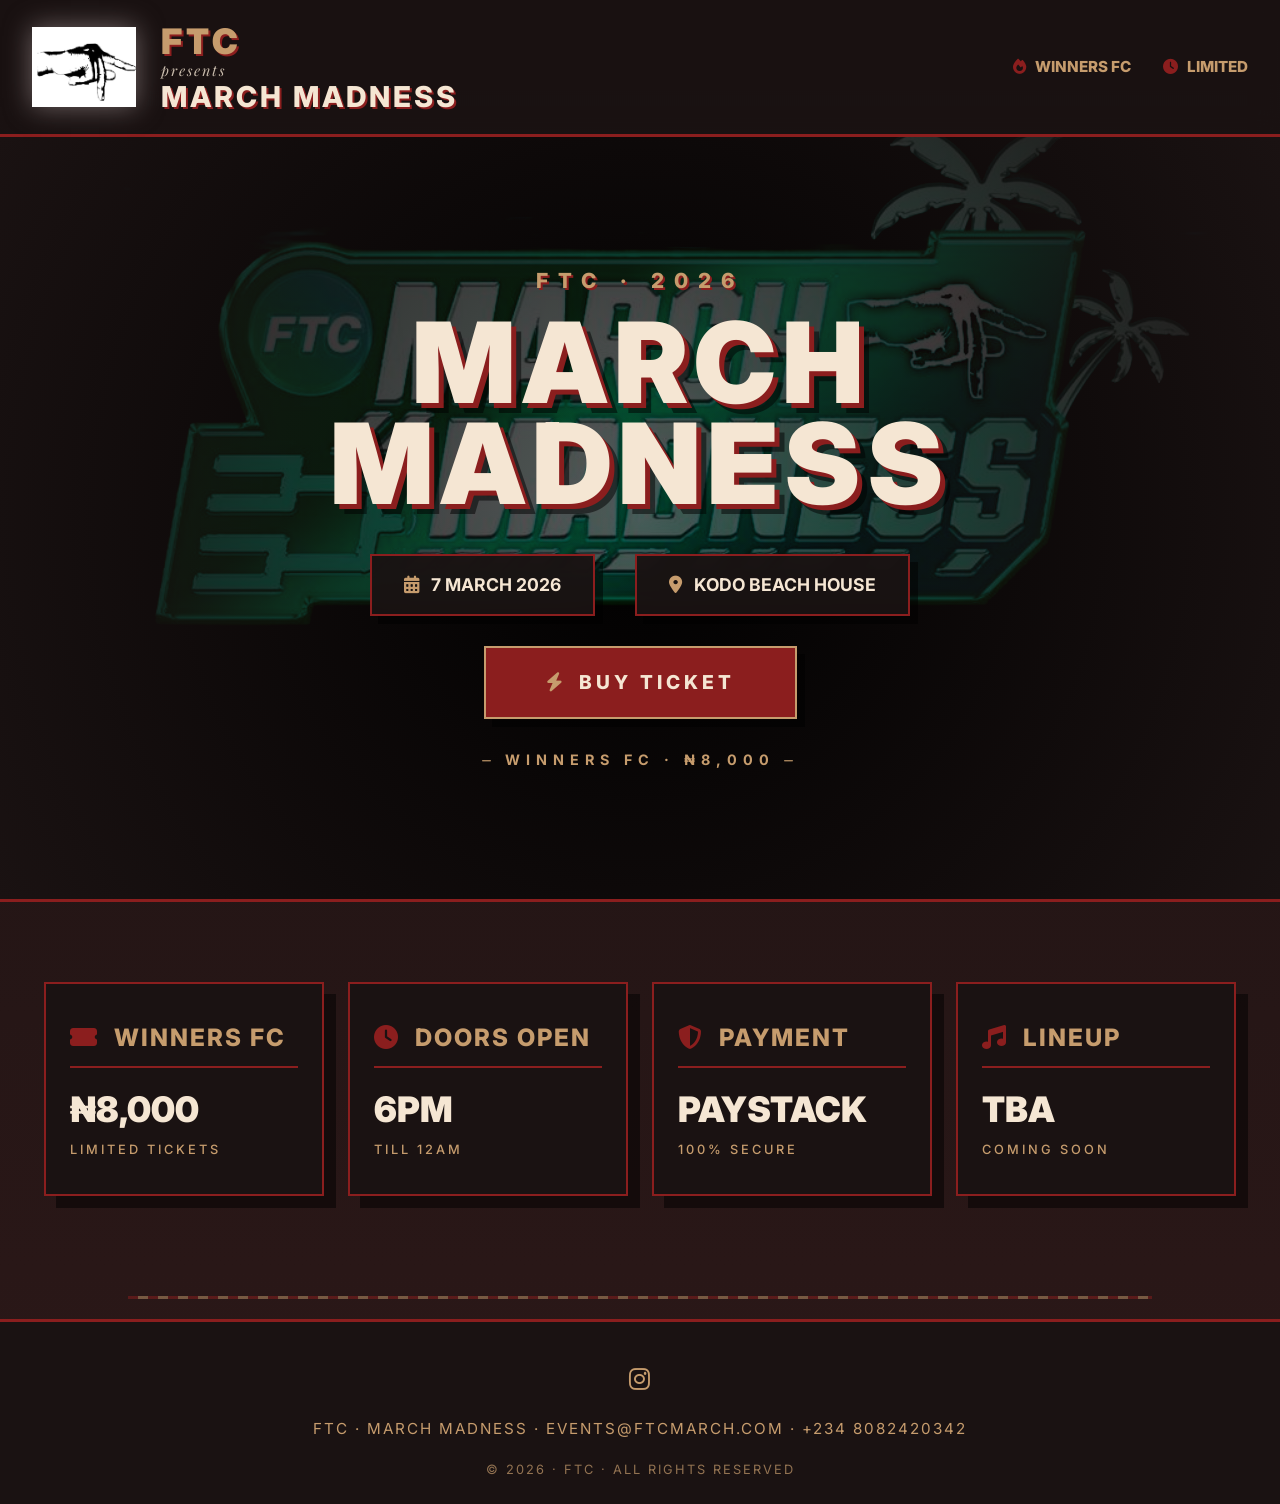
==== commit 0398a2a4: "Complete frontend migration to Render: Updated all files with correct URLs" ====
--- a/index.html
+++ b/index.html
@@ -5,19 +5,19 @@
   <meta name="viewport" content="width=device-width, initial-scale=1.0" />
   <title>FTC · MARCH MADNESS</title>
   
-  <!-- Open Graph / Social Media Meta Tags -->
+  <!-- Open Graph / Social Media Meta Tags - Updated to Render URL -->
   <meta property="og:title" content="FTC presents MARCH MADNESS" />
-  <meta property="og:description" content="Beach house party. Fast Fast tickets ₦7,000. Get your ticket now!" />
-  <meta property="og:image" content="https://ftc-march-madness.netlify.app/pictures/logo.jpeg" /> 
-  <meta property="og:url" content="https://ftc-march-madness.netlify.app" />
+  <meta property="og:description" content="Beach house party. WINNERS FC tickets ₦8,000. Get your ticket now!" />
+  <meta property="og:image" content="https://ftc-march-madness.onrender.com/pictures/logo.jpeg" /> 
+  <meta property="og:url" content="https://ftc-march-madness.onrender.com" />
   <meta property="og:type" content="website" />
   <meta property="og:site_name" content="FTC MARCH MADNESS" />
 
   <!-- Twitter Card -->
   <meta name="twitter:card" content="summary_large_image" />
   <meta name="twitter:title" content="FTC presents MARCH MADNESS" />
-  <meta name="twitter:description" content="Beach house party. Fast Fast tickets ₦7,000. Get your ticket now!" />
-  <meta name="twitter:image" content="https://ftc-march-madness.netlify.app/pictures/logo.jpeg" />
+  <meta name="twitter:description" content="Beach house party. WINNERS FC tickets ₦8,000. Get your ticket now!" />
+  <meta name="twitter:image" content="https://ftc-march-madness.onrender.com/pictures/logo.jpeg" />
 
   <link rel="stylesheet" href="css/style.css" />
   <link href="https://fonts.googleapis.com/css2?family=Inter:wght@400;600;800;900&family=Playfair+Display:ital@1&display=swap" rel="stylesheet">
@@ -35,7 +35,7 @@
       </div>
     </div>
     <div class="nav-accent">
-      <span><i class="fas fa-fire"></i> FAST FAST</span>
+      <span><i class="fas fa-fire"></i> WINNERS FC</span>
       <span><i class="fas fa-clock"></i> LIMITED</span>
     </div>
   </header>
@@ -56,14 +56,14 @@
       <a href="buy.html" class="btn">
         <i class="fas fa-bolt"></i> BUY TICKET
       </a>
-      <p class="wave-tag" id="availabilityDisplay">⏤ FAST FAST · ₦7,000 ⏤</p>
+      <p class="wave-tag" id="availabilityDisplay">⏤ WINNERS FC · ₦8,000 ⏤</p>
     </div>
   </section>
 
   <div class="details-grid">
     <div class="card">
-      <h3><i class="fas fa-ticket-alt"></i> FAST FAST</h3>
-      <p>₦7,000</p>
+      <h3><i class="fas fa-ticket-alt"></i> WINNERS FC</h3>
+      <p>₦8,000</p>
       <p class="note">limited tickets</p>
     </div>
     <div class="card">
@@ -97,8 +97,8 @@
 </footer>
 
   <script>
-    // Simple check if tickets are sold out (without showing count)
-    fetch('https://ftc-march-madness-backend-1.onrender.com/api/tickets/availability')
+    // Simple check if tickets are sold out
+    fetch('https://ftc-march-madness-backend-1.onrender.com/api/tickets/availability/WINNERS FC')
       .then(response => response.json())
       .then(data => {
         if (data.success && data.data.available <= 0) {
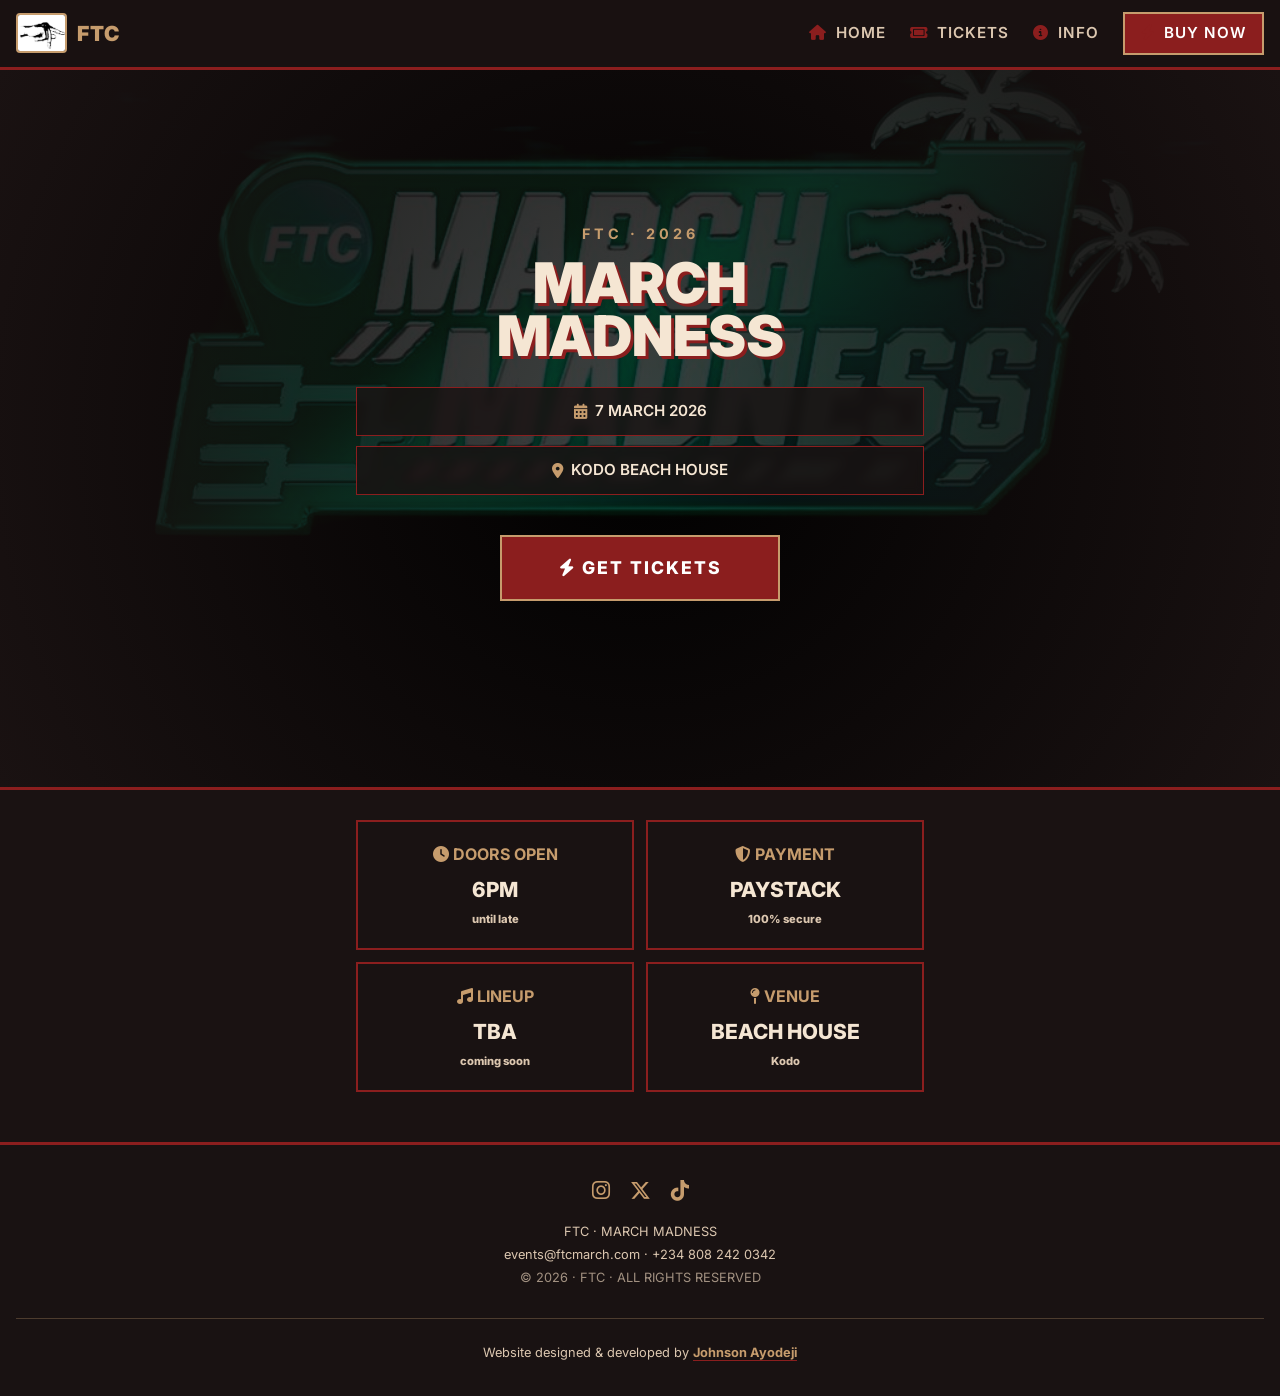
==== commit 42c2538d: "index.html" ====
--- a/index.html
+++ b/index.html
@@ -2,44 +2,370 @@
 <html lang="en">
 <head>
   <meta charset="UTF-8" />
-  <meta name="viewport" content="width=device-width, initial-scale=1.0" />
+  <meta name="viewport" content="width=device-width, initial-scale=1.0, maximum-scale=1.0, user-scalable=yes" />
   <title>FTC · MARCH MADNESS</title>
   
-  <!-- Open Graph / Social Media Meta Tags - Updated to Render URL -->
+  <!-- Open Graph / Social Media Meta Tags -->
   <meta property="og:title" content="FTC presents MARCH MADNESS" />
-  <meta property="og:description" content="Beach house party. WINNERS FC tickets ₦8,000. Get your ticket now!" />
-  <meta property="og:image" content="https://ftc-march-madness.onrender.com/pictures/logo.jpeg" /> 
-  <meta property="og:url" content="https://ftc-march-madness.onrender.com" />
+  <meta property="og:description" content="Beach house party. Get your ticket now!" />
+  <meta property="og:image" content="https://ftc-march-madness-frontend.onrender.com/pictures/logo.jpeg" /> 
+  <meta property="og:url" content="https://ftc-march-madness-frontend.onrender.com" />
   <meta property="og:type" content="website" />
   <meta property="og:site_name" content="FTC MARCH MADNESS" />
 
   <!-- Twitter Card -->
   <meta name="twitter:card" content="summary_large_image" />
   <meta name="twitter:title" content="FTC presents MARCH MADNESS" />
-  <meta name="twitter:description" content="Beach house party. WINNERS FC tickets ₦8,000. Get your ticket now!" />
-  <meta name="twitter:image" content="https://ftc-march-madness.onrender.com/pictures/logo.jpeg" />
-
-  <link rel="stylesheet" href="css/style.css" />
-  <link href="https://fonts.googleapis.com/css2?family=Inter:wght@400;600;800;900&family=Playfair+Display:ital@1&display=swap" rel="stylesheet">
+  <meta name="twitter:description" content="Beach house party. Get your ticket now!" />
+  <meta name="twitter:image" content="https://ftc-march-madness-frontend.onrender.com/pictures/logo.jpeg" />
+
+  <link href="https://fonts.googleapis.com/css2?family=Inter:wght@400;600;700;800;900&display=swap" rel="stylesheet">
   <link rel="stylesheet" href="https://cdnjs.cloudflare.com/ajax/libs/font-awesome/6.4.0/css/all.min.css">
+  
+  <style>
+    /* ===== RESET & BASE ===== */
+    * {
+      margin: 0;
+      padding: 0;
+      box-sizing: border-box;
+    }
+
+    :root {
+      --primary-red: #8B1E1E;
+      --secondary-gold: #C69C6D;
+      --dark-charcoal: #1A1212;
+      --off-white: #F5E6D3;
+      --sand: #DCC7B0;
+    }
+
+    body {
+      font-family: 'Inter', sans-serif;
+      background: var(--dark-charcoal);
+      color: var(--off-white);
+      line-height: 1.5;
+      min-height: 100vh;
+    }
+
+    /* ===== NAVBAR - IMPROVED FOR MOBILE ===== */
+    .navbar {
+      display: flex;
+      align-items: center;
+      justify-content: space-between;
+      padding: 12px 16px;
+      background: rgba(26, 18, 18, 0.98);
+      border-bottom: 3px solid var(--primary-red);
+      position: sticky;
+      top: 0;
+      z-index: 100;
+      backdrop-filter: blur(10px);
+    }
+
+    .logo-container {
+      display: flex;
+      align-items: center;
+      gap: 10px;
+    }
+
+    .logo-img {
+      height: 40px;
+      width: auto;
+      border-radius: 4px;
+      border: 2px solid var(--secondary-gold);
+    }
+
+    .logo-text {
+      font-size: 1.3rem;
+      font-weight: 900;
+      color: var(--secondary-gold);
+      letter-spacing: 1px;
+    }
+
+    /* Mobile menu toggle */
+    .menu-toggle {
+      display: none;
+      font-size: 1.5rem;
+      color: var(--secondary-gold);
+      background: none;
+      border: 1px solid var(--primary-red);
+      padding: 8px 12px;
+      cursor: pointer;
+    }
+
+    .nav-links {
+      display: flex;
+      gap: 24px;
+      align-items: center;
+    }
+
+    .nav-links a {
+      color: var(--sand);
+      text-decoration: none;
+      font-weight: 600;
+      font-size: 0.95rem;
+      letter-spacing: 1px;
+      transition: 0.2s;
+    }
+
+    .nav-links a:hover {
+      color: var(--secondary-gold);
+    }
+
+    .nav-links a i {
+      margin-right: 4px;
+      color: var(--primary-red);
+    }
+
+    .buy-link {
+      background: var(--primary-red);
+      border: 2px solid var(--secondary-gold);
+      padding: 8px 16px !important;
+      color: white !important;
+    }
+
+    /* ===== HERO SECTION ===== */
+    .hero {
+      position: relative;
+      min-height: 80vh;
+      display: flex;
+      align-items: center;
+      justify-content: center;
+      text-align: center;
+      border-bottom: 3px solid var(--primary-red);
+      overflow: hidden;
+    }
+
+    .hero-backdrop {
+      position: absolute;
+      top: 0;
+      left: 0;
+      width: 100%;
+      height: 100%;
+      z-index: 0;
+    }
+
+    .hero-image {
+      width: 100%;
+      height: 100%;
+      object-fit: cover;
+      object-position: center;
+      filter: brightness(0.3) contrast(1.2);
+    }
+
+    .hero-overlay {
+      position: absolute;
+      top: 0;
+      left: 0;
+      width: 100%;
+      height: 100%;
+      background: radial-gradient(circle at 50% 50%, transparent 0%, var(--dark-charcoal) 100%);
+      z-index: 1;
+    }
+
+    .hero-content {
+      position: relative;
+      z-index: 2;
+      padding: 20px 16px;
+      width: 100%;
+      max-width: 600px;
+    }
+
+    .pre-head {
+      font-size: 0.9rem;
+      letter-spacing: 4px;
+      font-weight: 700;
+      color: var(--secondary-gold);
+      margin-bottom: 12px;
+    }
+
+    .hero h1 {
+      font-size: 3.5rem;
+      font-weight: 900;
+      line-height: 0.95;
+      text-transform: uppercase;
+      color: var(--off-white);
+      text-shadow: 3px 3px 0 var(--primary-red);
+      margin-bottom: 16px;
+    }
+
+    .event-info {
+      display: flex;
+      flex-direction: column;
+      gap: 10px;
+      margin: 24px 0;
+    }
+
+    .event-info span {
+      display: flex;
+      align-items: center;
+      justify-content: center;
+      gap: 8px;
+      background: rgba(26, 18, 18, 0.8);
+      border: 1px solid var(--primary-red);
+      padding: 12px 16px;
+      font-size: 0.95rem;
+      font-weight: 600;
+      backdrop-filter: blur(5px);
+    }
+
+    .event-info i {
+      color: var(--secondary-gold);
+    }
+
+    .btn {
+      display: inline-block;
+      width: 100%;
+      max-width: 280px;
+      margin: 16px auto;
+      padding: 18px 24px;
+      background: var(--primary-red);
+      border: 2px solid var(--secondary-gold);
+      color: white;
+      text-decoration: none;
+      font-weight: 800;
+      font-size: 1.1rem;
+      letter-spacing: 2px;
+      text-transform: uppercase;
+      transition: 0.2s;
+    }
+
+    .btn:active {
+      background: var(--secondary-gold);
+      color: var(--dark-charcoal);
+      transform: scale(0.98);
+    }
+
+    .wave-tag {
+      font-size: 0.8rem;
+      letter-spacing: 3px;
+      color: var(--sand);
+      margin-top: 16px;
+    }
+
+    /* ===== INFO CARDS ===== */
+    .info-grid {
+      display: grid;
+      grid-template-columns: 1fr 1fr;
+      gap: 12px;
+      padding: 30px 16px;
+      max-width: 600px;
+      margin: 0 auto;
+    }
+
+    .info-card {
+      background: rgba(26, 18, 18, 0.95);
+      border: 2px solid var(--primary-red);
+      padding: 20px 12px;
+      text-align: center;
+    }
+
+    .info-card h3 {
+      color: var(--secondary-gold);
+      font-size: 1rem;
+      margin-bottom: 8px;
+    }
+
+    .info-card p {
+      font-size: 1.3rem;
+      font-weight: 800;
+    }
+
+    .info-card .note {
+      font-size: 0.7rem;
+      color: var(--sand);
+      margin-top: 6px;
+    }
+
+    /* ===== FOOTER ===== */
+    .footer {
+      background: rgba(26, 18, 18, 0.95);
+      border-top: 3px solid var(--primary-red);
+      padding: 30px 16px;
+      text-align: center;
+      margin-top: 20px;
+    }
+
+    .social-links {
+      display: flex;
+      justify-content: center;
+      gap: 20px;
+      margin-bottom: 16px;
+    }
+
+    .social-links a {
+      color: var(--secondary-gold);
+      font-size: 1.3rem;
+    }
+
+    .footer p {
+      font-size: 0.8rem;
+      color: var(--sand);
+      margin: 4px 0;
+    }
+
+    .copyright {
+      font-size: 0.7rem;
+      opacity: 0.7;
+      margin-top: 12px;
+    }
+
+    /* ===== MOBILE MENU STYLES ===== */
+    @media (max-width: 768px) {
+      .menu-toggle {
+        display: block;
+      }
+
+      .nav-links {
+        display: none;
+        position: absolute;
+        top: 100%;
+        left: 0;
+        right: 0;
+        flex-direction: column;
+        background: rgba(26, 18, 18, 0.98);
+        padding: 20px;
+        gap: 16px;
+        border-bottom: 3px solid var(--primary-red);
+        backdrop-filter: blur(10px);
+      }
+
+      .nav-links.active {
+        display: flex;
+      }
+
+      .nav-links a {
+        width: 100%;
+        text-align: center;
+        padding: 12px;
+      }
+
+      .buy-link {
+        margin-top: 8px;
+      }
+    }
+  </style>
 </head>
 <body>
 
-  <header class="logo-header">
-    <div class="logo-group">
-      <img src="pictures/logo.jpeg" alt="FTC MARCH MADNESS" class="logo-img">
-      <div class="logo-text-wrapper">
-        <span class="logo-ftc">FTC</span>
-        <span class="logo-presents">presents</span>
-        <span class="logo-event">MARCH MADNESS</span>
-      </div>
-    </div>
-    <div class="nav-accent">
-      <span><i class="fas fa-fire"></i> WINNERS FC</span>
-      <span><i class="fas fa-clock"></i> LIMITED</span>
-    </div>
-  </header>
-
+  <!-- ===== IMPROVED MOBILE NAVBAR ===== -->
+  <nav class="navbar">
+    <div class="logo-container">
+      <img src="pictures/logo.jpeg" alt="FTC" class="logo-img">
+      <span class="logo-text">FTC</span>
+    </div>
+    
+    <div class="menu-toggle" id="menuToggle">
+      <i class="fas fa-bars"></i>
+    </div>
+
+    <div class="nav-links" id="navLinks">
+      <a href="index.html"><i class="fas fa-home"></i> HOME</a>
+      <a href="buy.html"><i class="fas fa-ticket"></i> TICKETS</a>
+      <a href="info.html"><i class="fas fa-info-circle"></i> INFO</a>
+      <a href="buy.html" class="buy-link"><i class="fas fa-bolt"></i> BUY NOW</a>
+    </div>
+  </nav>
+
+  <!-- ===== HERO SECTION ===== -->
   <section class="hero">
     <div class="hero-backdrop">
       <img src="pictures/march%20madness.jpeg" alt="MARCH MADNESS" class="hero-image">
@@ -48,66 +374,107 @@
     <div class="hero-content">
       <div class="pre-head">FTC · 2026</div>
       <h1>MARCH<br>MADNESS</h1>
-     
       <div class="event-info">
         <span><i class="fas fa-calendar-alt"></i> 7 MARCH 2026</span>
         <span><i class="fas fa-map-marker-alt"></i> KODO BEACH HOUSE</span>
       </div>
       <a href="buy.html" class="btn">
-        <i class="fas fa-bolt"></i> BUY TICKET
+        <i class="fas fa-bolt"></i> GET TICKETS
       </a>
-      <p class="wave-tag" id="availabilityDisplay">⏤ WINNERS FC · ₦8,000 ⏤</p>
+      <p class="wave-tag" id="availabilityDisplay"></p>
     </div>
   </section>
 
-  <div class="details-grid">
-    <div class="card">
-      <h3><i class="fas fa-ticket-alt"></i> WINNERS FC</h3>
-      <p>₦8,000</p>
-      <p class="note">limited tickets</p>
-    </div>
-    <div class="card">
+  <!-- ===== INFO CARDS ===== -->
+  <div class="info-grid">
+    <div class="info-card">
       <h3><i class="fas fa-clock"></i> DOORS OPEN</h3>
       <p>6PM</p>
-      <p class="note">till 12AM</p>
-    </div>
-    <div class="card">
+      <p class="note">until late</p>
+    </div>
+    <div class="info-card">
       <h3><i class="fas fa-shield-alt"></i> PAYMENT</h3>
       <p>PAYSTACK</p>
       <p class="note">100% secure</p>
     </div>
-    <div class="card">
+    <div class="info-card">
       <h3><i class="fas fa-music"></i> LINEUP</h3>
       <p>TBA</p>
       <p class="note">coming soon</p>
     </div>
+    <div class="info-card">
+      <h3><i class="fas fa-map-pin"></i> VENUE</h3>
+      <p>BEACH HOUSE</p>
+      <p class="note">Kodo</p>
+    </div>
   </div>
 
-  <div class="ocean-line"></div>
-
-  <footer>
-  <div class="social-links">
-    <a href="https://www.instagram.com/freedomtocreate_?igsh=MWV3emF0MTJydnU2dQ==" target="_blank" rel="noopener noreferrer">
-      <i class="fab fa-instagram"></i>
-    </a>
-    
-  </div>
-  <p>FTC · MARCH MADNESS · events@ftcmarch.com · +234 8082420342</p>
-  <p class="copyright">© 2026 · FTC · ALL RIGHTS RESERVED</p>
-</footer>
-
+  <!-- ===== FOOTER ===== -->
+  <footer class="footer">
+    <div class="social-links">
+      <a href="https://www.instagram.com/freedomtocreate_" target="_blank">
+        <i class="fab fa-instagram"></i>
+      </a>
+      <a href="#"><i class="fab fa-x-twitter"></i></a>
+      <a href="#"><i class="fab fa-tiktok"></i></a>
+    </div>
+    <p>FTC · MARCH MADNESS</p>
+    <p>events@ftcmarch.com · +234 808 242 0342</p>
+    <p class="copyright">© 2026 · FTC · ALL RIGHTS RESERVED</p>
+    <div style="margin-top: 30px; padding-top: 20px; border-top: 1px solid rgba(198,156,109,0.3); text-align: center; font-size: 0.8rem;">
+    <p style="color: var(--sand);">
+        Website designed & developed by 
+        <a href="https://johnson-ayodeji.vercel.app" 
+           target="_blank" 
+           rel="noopener noreferrer"
+           style="color: var(--secondary-gold); text-decoration: none; font-weight: 700; border-bottom: 1px solid var(--primary-red);">
+            Johnson Ayodeji
+        </a>
+    </p>
+</div>
+  </footer>
+
+  <!-- ===== SIMPLE JAVASCRIPT FOR MOBILE MENU ===== -->
   <script>
-    // Simple check if tickets are sold out
-    fetch('https://ftc-march-madness-backend-1.onrender.com/api/tickets/availability/WINNERS FC')
-      .then(response => response.json())
+    // Mobile menu toggle
+    const menuToggle = document.getElementById('menuToggle');
+    const navLinks = document.getElementById('navLinks');
+
+    menuToggle.addEventListener('click', () => {
+      navLinks.classList.toggle('active');
+      
+      // Change icon between bars and times
+      const icon = menuToggle.querySelector('i');
+      if (navLinks.classList.contains('active')) {
+        icon.classList.remove('fa-bars');
+        icon.classList.add('fa-times');
+      } else {
+        icon.classList.remove('fa-times');
+        icon.classList.add('fa-bars');
+      }
+    });
+
+    // Close menu when clicking a link (for mobile)
+    document.querySelectorAll('.nav-links a').forEach(link => {
+      link.addEventListener('click', () => {
+        navLinks.classList.remove('active');
+        const icon = menuToggle.querySelector('i');
+        icon.classList.remove('fa-times');
+        icon.classList.add('fa-bars');
+      });
+    });
+
+    // Optional: Fetch availability count for the wave tag
+    fetch('https://ftc-march-madness-backend-1.onrender.com/api/tickets/availability')
+      .then(res => res.json())
       .then(data => {
-        if (data.success && data.data.available <= 0) {
-          document.getElementById('availabilityDisplay').innerHTML = `⏤ SOLD OUT ⏤`;
-          document.querySelector('.btn').style.opacity = '0.5';
-          document.querySelector('.btn').style.pointerEvents = 'none';
+        if (data.success && data.data.available > 0) {
+          document.getElementById('availabilityDisplay').innerHTML = `⏤ ${data.data.available} TICKETS LEFT ⏤`;
         }
       })
-      .catch(error => console.error('Error:', error));
+      .catch(() => {
+        // Keep default text
+      });
   </script>
 </body>
-</html>+</html>
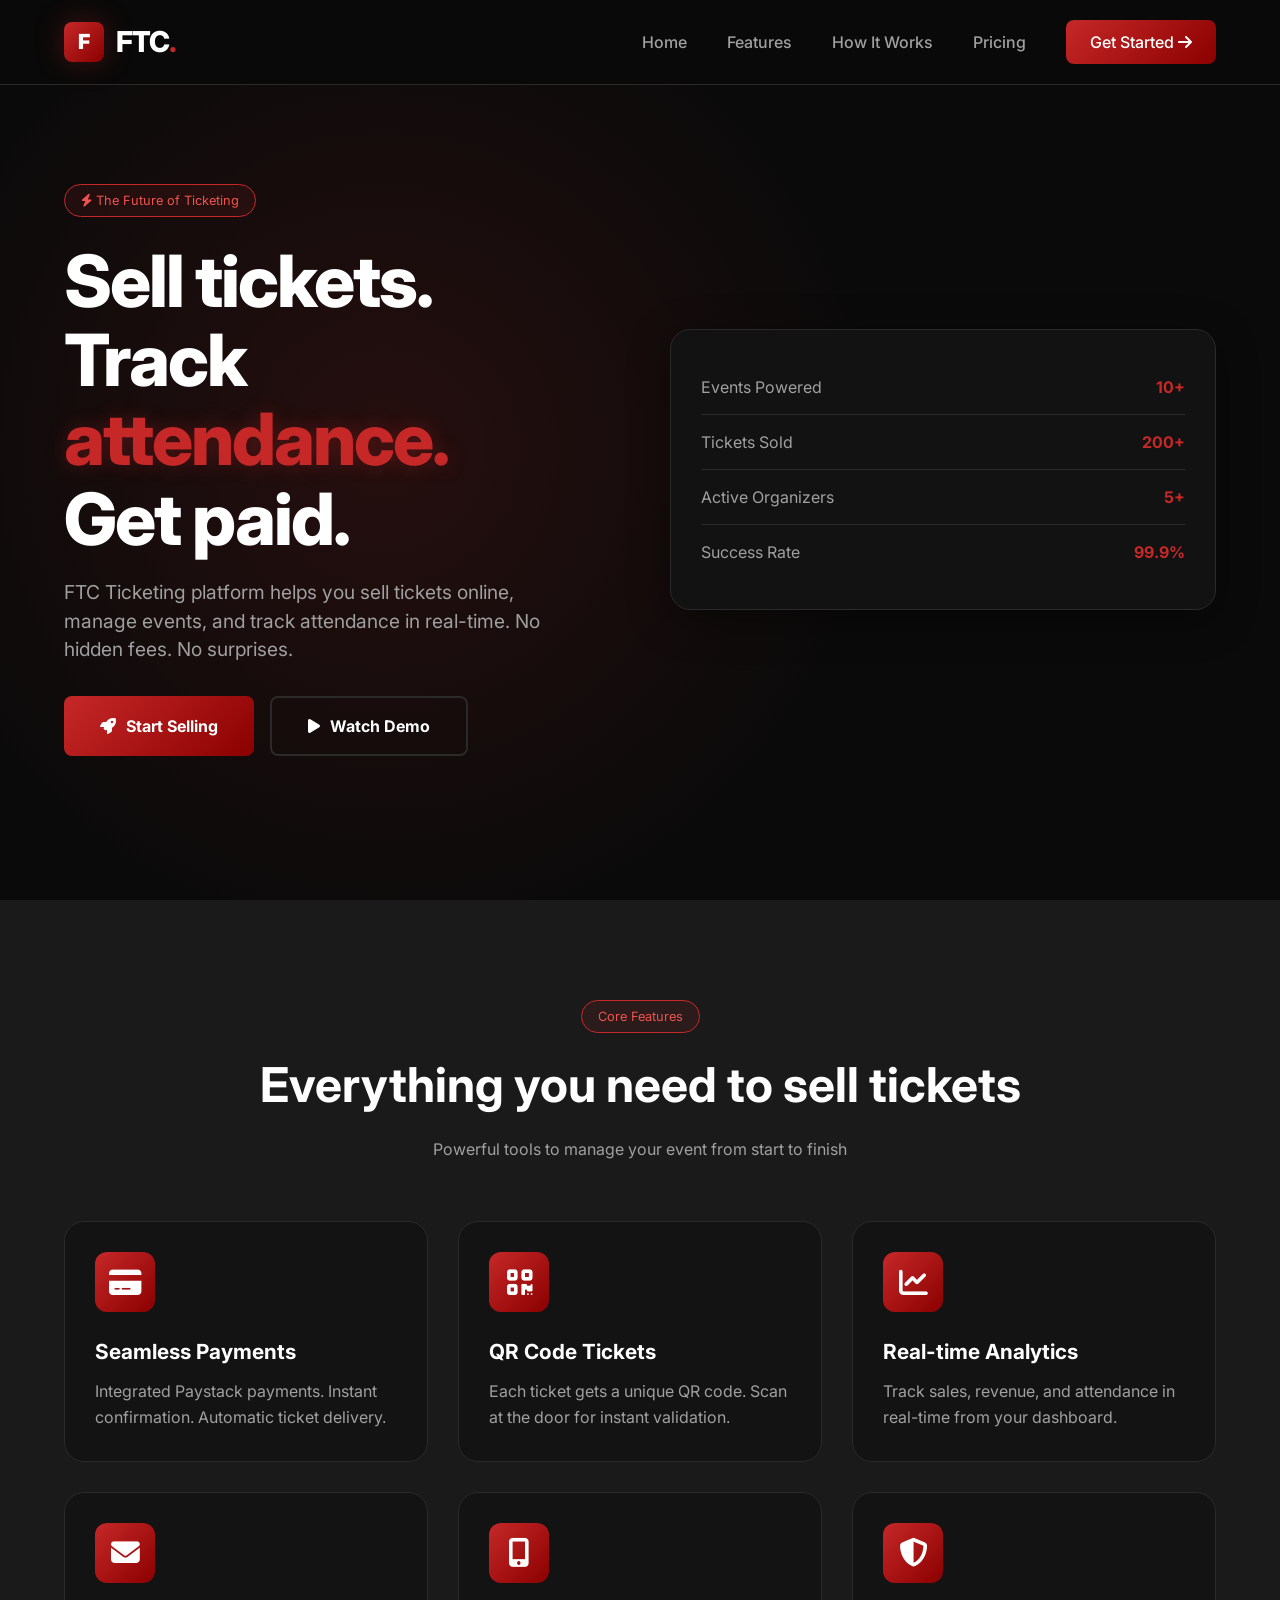
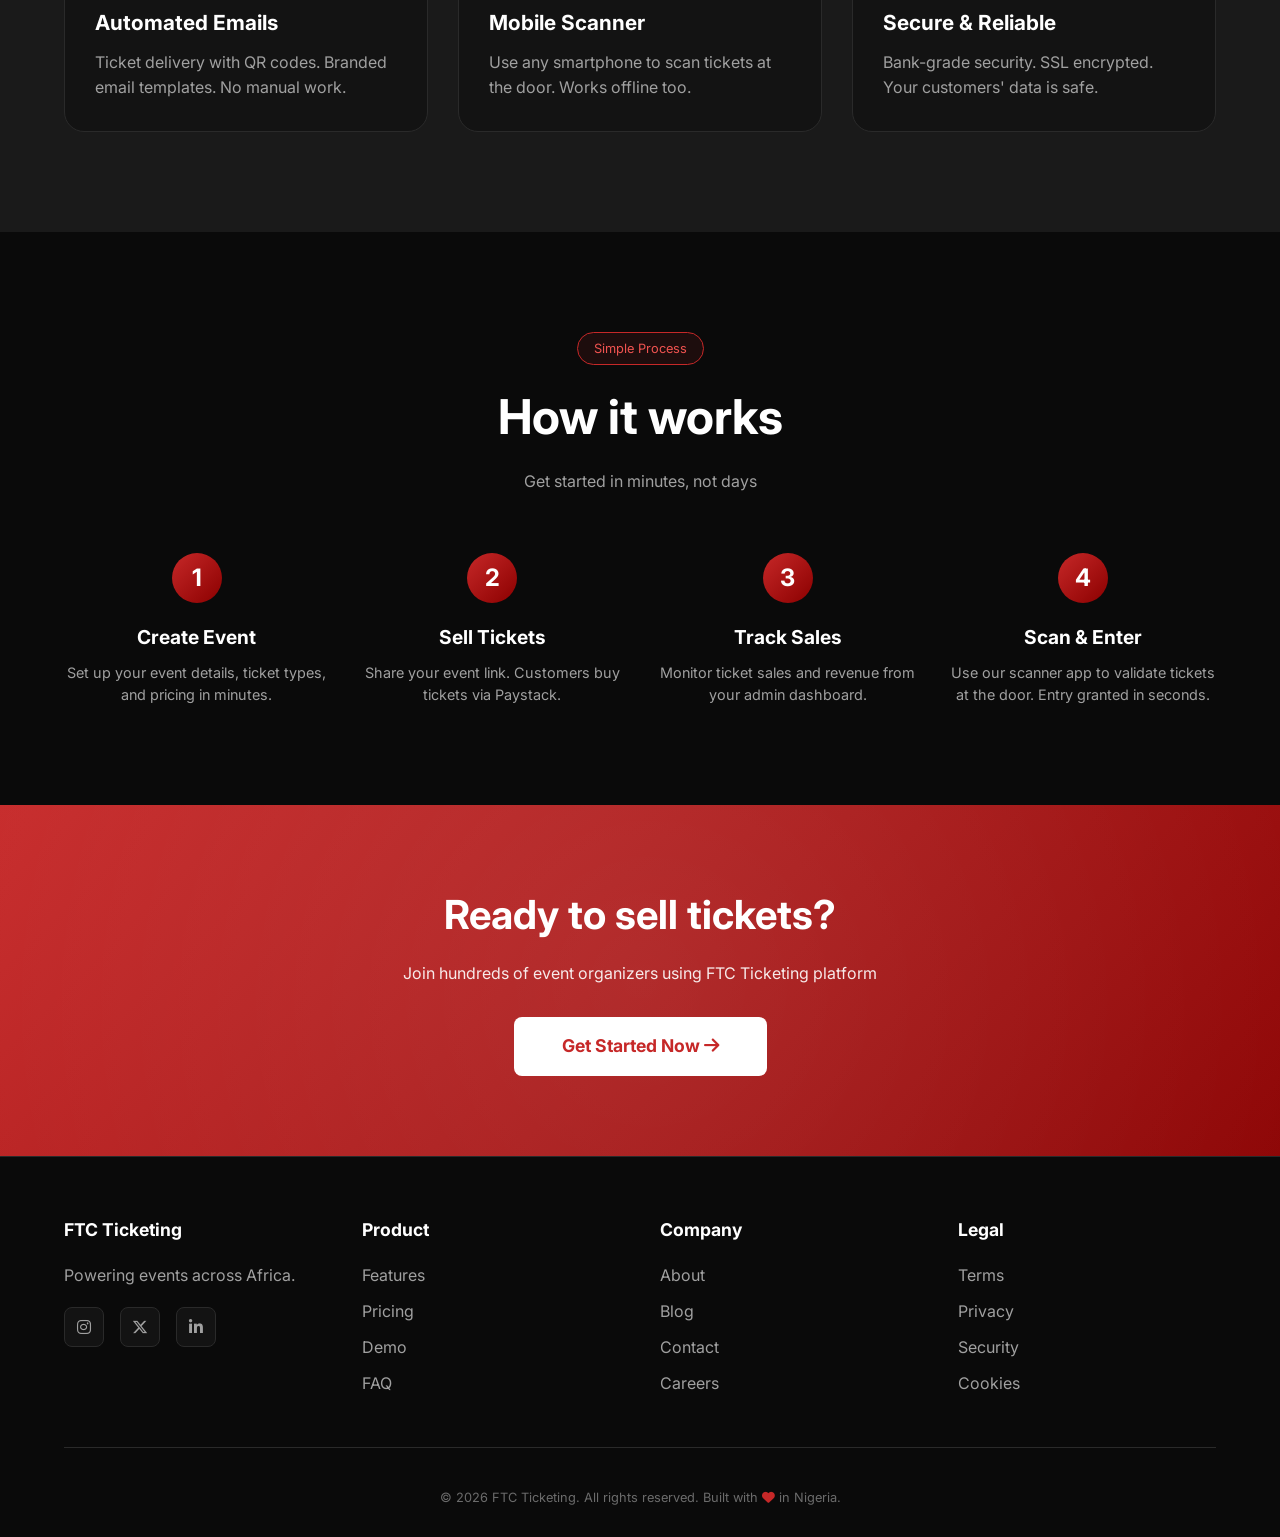
==== commit 5ceb8fd1: "index.html" ====
--- a/index.html
+++ b/index.html
@@ -1,480 +1,924 @@
+
 <!DOCTYPE html>
 <html lang="en">
 <head>
-  <meta charset="UTF-8" />
-  <meta name="viewport" content="width=device-width, initial-scale=1.0, maximum-scale=1.0, user-scalable=yes" />
-  <title>FTC · MARCH MADNESS</title>
-  
-  <!-- Open Graph / Social Media Meta Tags -->
-  <meta property="og:title" content="FTC presents MARCH MADNESS" />
-  <meta property="og:description" content="Beach house party. Get your ticket now!" />
-  <meta property="og:image" content="https://ftc-march-madness-frontend.onrender.com/pictures/logo.jpeg" /> 
-  <meta property="og:url" content="https://ftc-march-madness-frontend.onrender.com" />
-  <meta property="og:type" content="website" />
-  <meta property="og:site_name" content="FTC MARCH MADNESS" />
-
-  <!-- Twitter Card -->
-  <meta name="twitter:card" content="summary_large_image" />
-  <meta name="twitter:title" content="FTC presents MARCH MADNESS" />
-  <meta name="twitter:description" content="Beach house party. Get your ticket now!" />
-  <meta name="twitter:image" content="https://ftc-march-madness-frontend.onrender.com/pictures/logo.jpeg" />
-
-  <link href="https://fonts.googleapis.com/css2?family=Inter:wght@400;600;700;800;900&display=swap" rel="stylesheet">
-  <link rel="stylesheet" href="https://cdnjs.cloudflare.com/ajax/libs/font-awesome/6.4.0/css/all.min.css">
-  
-  <style>
-    /* ===== RESET & BASE ===== */
-    * {
-      margin: 0;
-      padding: 0;
-      box-sizing: border-box;
-    }
-
-    :root {
-      --primary-red: #8B1E1E;
-      --secondary-gold: #C69C6D;
-      --dark-charcoal: #1A1212;
-      --off-white: #F5E6D3;
-      --sand: #DCC7B0;
-    }
-
-    body {
-      font-family: 'Inter', sans-serif;
-      background: var(--dark-charcoal);
-      color: var(--off-white);
-      line-height: 1.5;
-      min-height: 100vh;
-    }
-
-    /* ===== NAVBAR - IMPROVED FOR MOBILE ===== */
-    .navbar {
-      display: flex;
-      align-items: center;
-      justify-content: space-between;
-      padding: 12px 16px;
-      background: rgba(26, 18, 18, 0.98);
-      border-bottom: 3px solid var(--primary-red);
-      position: sticky;
-      top: 0;
-      z-index: 100;
-      backdrop-filter: blur(10px);
-    }
-
-    .logo-container {
-      display: flex;
-      align-items: center;
-      gap: 10px;
-    }
-
-    .logo-img {
-      height: 40px;
-      width: auto;
-      border-radius: 4px;
-      border: 2px solid var(--secondary-gold);
-    }
-
-    .logo-text {
-      font-size: 1.3rem;
-      font-weight: 900;
-      color: var(--secondary-gold);
-      letter-spacing: 1px;
-    }
-
-    /* Mobile menu toggle */
-    .menu-toggle {
-      display: none;
-      font-size: 1.5rem;
-      color: var(--secondary-gold);
-      background: none;
-      border: 1px solid var(--primary-red);
-      padding: 8px 12px;
-      cursor: pointer;
-    }
-
-    .nav-links {
-      display: flex;
-      gap: 24px;
-      align-items: center;
-    }
-
-    .nav-links a {
-      color: var(--sand);
-      text-decoration: none;
-      font-weight: 600;
-      font-size: 0.95rem;
-      letter-spacing: 1px;
-      transition: 0.2s;
-    }
-
-    .nav-links a:hover {
-      color: var(--secondary-gold);
-    }
-
-    .nav-links a i {
-      margin-right: 4px;
-      color: var(--primary-red);
-    }
-
-    .buy-link {
-      background: var(--primary-red);
-      border: 2px solid var(--secondary-gold);
-      padding: 8px 16px !important;
-      color: white !important;
-    }
-
-    /* ===== HERO SECTION ===== */
-    .hero {
-      position: relative;
-      min-height: 80vh;
-      display: flex;
-      align-items: center;
-      justify-content: center;
-      text-align: center;
-      border-bottom: 3px solid var(--primary-red);
-      overflow: hidden;
-    }
-
-    .hero-backdrop {
-      position: absolute;
-      top: 0;
-      left: 0;
-      width: 100%;
-      height: 100%;
-      z-index: 0;
-    }
-
-    .hero-image {
-      width: 100%;
-      height: 100%;
-      object-fit: cover;
-      object-position: center;
-      filter: brightness(0.3) contrast(1.2);
-    }
-
-    .hero-overlay {
-      position: absolute;
-      top: 0;
-      left: 0;
-      width: 100%;
-      height: 100%;
-      background: radial-gradient(circle at 50% 50%, transparent 0%, var(--dark-charcoal) 100%);
-      z-index: 1;
-    }
-
-    .hero-content {
-      position: relative;
-      z-index: 2;
-      padding: 20px 16px;
-      width: 100%;
-      max-width: 600px;
-    }
-
-    .pre-head {
-      font-size: 0.9rem;
-      letter-spacing: 4px;
-      font-weight: 700;
-      color: var(--secondary-gold);
-      margin-bottom: 12px;
-    }
-
-    .hero h1 {
-      font-size: 3.5rem;
-      font-weight: 900;
-      line-height: 0.95;
-      text-transform: uppercase;
-      color: var(--off-white);
-      text-shadow: 3px 3px 0 var(--primary-red);
-      margin-bottom: 16px;
-    }
-
-    .event-info {
-      display: flex;
-      flex-direction: column;
-      gap: 10px;
-      margin: 24px 0;
-    }
-
-    .event-info span {
-      display: flex;
-      align-items: center;
-      justify-content: center;
-      gap: 8px;
-      background: rgba(26, 18, 18, 0.8);
-      border: 1px solid var(--primary-red);
-      padding: 12px 16px;
-      font-size: 0.95rem;
-      font-weight: 600;
-      backdrop-filter: blur(5px);
-    }
-
-    .event-info i {
-      color: var(--secondary-gold);
-    }
-
-    .btn {
-      display: inline-block;
-      width: 100%;
-      max-width: 280px;
-      margin: 16px auto;
-      padding: 18px 24px;
-      background: var(--primary-red);
-      border: 2px solid var(--secondary-gold);
-      color: white;
-      text-decoration: none;
-      font-weight: 800;
-      font-size: 1.1rem;
-      letter-spacing: 2px;
-      text-transform: uppercase;
-      transition: 0.2s;
-    }
-
-    .btn:active {
-      background: var(--secondary-gold);
-      color: var(--dark-charcoal);
-      transform: scale(0.98);
-    }
-
-    .wave-tag {
-      font-size: 0.8rem;
-      letter-spacing: 3px;
-      color: var(--sand);
-      margin-top: 16px;
-    }
-
-    /* ===== INFO CARDS ===== */
-    .info-grid {
-      display: grid;
-      grid-template-columns: 1fr 1fr;
-      gap: 12px;
-      padding: 30px 16px;
-      max-width: 600px;
-      margin: 0 auto;
-    }
-
-    .info-card {
-      background: rgba(26, 18, 18, 0.95);
-      border: 2px solid var(--primary-red);
-      padding: 20px 12px;
-      text-align: center;
-    }
-
-    .info-card h3 {
-      color: var(--secondary-gold);
-      font-size: 1rem;
-      margin-bottom: 8px;
-    }
-
-    .info-card p {
-      font-size: 1.3rem;
-      font-weight: 800;
-    }
-
-    .info-card .note {
-      font-size: 0.7rem;
-      color: var(--sand);
-      margin-top: 6px;
-    }
-
-    /* ===== FOOTER ===== */
-    .footer {
-      background: rgba(26, 18, 18, 0.95);
-      border-top: 3px solid var(--primary-red);
-      padding: 30px 16px;
-      text-align: center;
-      margin-top: 20px;
-    }
-
-    .social-links {
-      display: flex;
-      justify-content: center;
-      gap: 20px;
-      margin-bottom: 16px;
-    }
-
-    .social-links a {
-      color: var(--secondary-gold);
-      font-size: 1.3rem;
-    }
-
-    .footer p {
-      font-size: 0.8rem;
-      color: var(--sand);
-      margin: 4px 0;
-    }
-
-    .copyright {
-      font-size: 0.7rem;
-      opacity: 0.7;
-      margin-top: 12px;
-    }
-
-    /* ===== MOBILE MENU STYLES ===== */
-    @media (max-width: 768px) {
-      .menu-toggle {
-        display: block;
-      }
-
-      .nav-links {
-        display: none;
-        position: absolute;
-        top: 100%;
-        left: 0;
-        right: 0;
-        flex-direction: column;
-        background: rgba(26, 18, 18, 0.98);
-        padding: 20px;
-        gap: 16px;
-        border-bottom: 3px solid var(--primary-red);
-        backdrop-filter: blur(10px);
-      }
-
-      .nav-links.active {
-        display: flex;
-      }
-
-      .nav-links a {
-        width: 100%;
-        text-align: center;
-        padding: 12px;
-      }
-
-      .buy-link {
-        margin-top: 8px;
-      }
-    }
-  </style>
+    <meta charset="UTF-8">
+    <meta name="viewport" content="width=device-width, initial-scale=1.0, maximum-scale=1.0, user-scalable=yes">
+    <title>FTC · Ticketing Platform</title>
+    
+    <!-- SEO Meta Tags -->
+    <meta name="description" content="FTC Ticketing - Powerful event ticketing platform. Sell tickets online, manage events, and track attendance in real-time.">
+    <meta name="keywords" content="ticketing platform, event tickets, online ticket sales, FTC, event management">
+    
+    <!-- Open Graph -->
+    <meta property="og:title" content="FTC Ticketing Platform">
+    <meta property="og:description" content="Sell tickets online with ease. QR codes, Paystack integration, real-time analytics.">
+    <meta property="og:image" content="https://ftc-march-madness-frontend.onrender.com/pictures/logo.jpeg">
+    <meta property="og:type" content="website">
+    
+    <!-- Fonts -->
+    <link href="https://fonts.googleapis.com/css2?family=Inter:wght@400;500;600;700;800;900&display=swap" rel="stylesheet">
+    <link rel="stylesheet" href="https://cdnjs.cloudflare.com/ajax/libs/font-awesome/6.4.0/css/all.min.css">
+    
+    <style>
+        /* ===== RESET & VARIABLES ===== */
+        * {
+            margin: 0;
+            padding: 0;
+            box-sizing: border-box;
+        }
+
+        :root {
+            --primary: #0A0A0A;
+            --primary-light: #1A1A1A;
+            --accent: #C62828;
+            --accent-light: #EF5350;
+            --accent-glow: rgba(198, 40, 40, 0.4);
+            --gold: #D4AF37;
+            --gold-dim: #B8960F;
+            --text-primary: #FFFFFF;
+            --text-secondary: #A0A0A0;
+            --text-muted: #6B6B6B;
+            --border: #2A2A2A;
+            --card-bg: rgba(20, 20, 20, 0.95);
+            --gradient-1: linear-gradient(135deg, #0A0A0A 0%, #1A1A1A 100%);
+            --gradient-accent: linear-gradient(135deg, #C62828 0%, #8B0000 100%);
+            --shadow-sm: 0 4px 20px rgba(0, 0, 0, 0.3);
+            --shadow-md: 0 10px 40px rgba(0, 0, 0, 0.4);
+            --shadow-lg: 0 20px 60px rgba(0, 0, 0, 0.5);
+            --shadow-accent: 0 0 30px rgba(198, 40, 40, 0.3);
+        }
+
+        body {
+            font-family: 'Inter', sans-serif;
+            background: var(--primary);
+            color: var(--text-primary);
+            line-height: 1.5;
+            overflow-x: hidden;
+        }
+
+        /* ===== CUSTOM SCROLLBAR ===== */
+        ::-webkit-scrollbar {
+            width: 8px;
+            height: 8px;
+        }
+
+        ::-webkit-scrollbar-track {
+            background: var(--primary-light);
+        }
+
+        ::-webkit-scrollbar-thumb {
+            background: var(--accent);
+            border-radius: 4px;
+        }
+
+        ::-webkit-scrollbar-thumb:hover {
+            background: var(--accent-light);
+        }
+
+        /* ===== ANIMATIONS ===== */
+        @keyframes fadeInUp {
+            from {
+                opacity: 0;
+                transform: translateY(30px);
+            }
+            to {
+                opacity: 1;
+                transform: translateY(0);
+            }
+        }
+
+        @keyframes fadeIn {
+            from { opacity: 0; }
+            to { opacity: 1; }
+        }
+
+        @keyframes pulse {
+            0%, 100% { opacity: 0.5; }
+            50% { opacity: 1; }
+        }
+
+        @keyframes float {
+            0%, 100% { transform: translateY(0); }
+            50% { transform: translateY(-10px); }
+        }
+
+        @keyframes glow {
+            0%, 100% { text-shadow: 0 0 20px rgba(198, 40, 40, 0.3); }
+            50% { text-shadow: 0 0 40px rgba(198, 40, 40, 0.6); }
+        }
+
+        /* ===== NAVBAR ===== */
+        .navbar {
+            position: fixed;
+            top: 0;
+            left: 0;
+            right: 0;
+            z-index: 1000;
+            padding: 20px 5%;
+            background: rgba(10, 10, 10, 0.95);
+            backdrop-filter: blur(10px);
+            border-bottom: 1px solid var(--border);
+            transition: all 0.3s ease;
+        }
+
+        .navbar.scrolled {
+            padding: 12px 5%;
+            background: rgba(10, 10, 10, 0.98);
+        }
+
+        .nav-container {
+            max-width: 1400px;
+            margin: 0 auto;
+            display: flex;
+            justify-content: space-between;
+            align-items: center;
+        }
+
+        .logo {
+            display: flex;
+            align-items: center;
+            gap: 12px;
+        }
+
+        .logo-icon {
+            width: 40px;
+            height: 40px;
+            background: var(--gradient-accent);
+            border-radius: 8px;
+            display: flex;
+            align-items: center;
+            justify-content: center;
+            font-weight: 900;
+            font-size: 1.3rem;
+            box-shadow: var(--shadow-accent);
+        }
+
+        .logo-text {
+            font-size: 1.8rem;
+            font-weight: 800;
+            letter-spacing: -1px;
+        }
+
+        .logo-text span {
+            color: var(--accent);
+        }
+
+        .nav-links {
+            display: flex;
+            gap: 40px;
+            align-items: center;
+        }
+
+        .nav-links a {
+            color: var(--text-secondary);
+            text-decoration: none;
+            font-weight: 500;
+            transition: all 0.3s ease;
+            position: relative;
+        }
+
+        .nav-links a:hover {
+            color: var(--text-primary);
+        }
+
+        .nav-links a::after {
+            content: '';
+            position: absolute;
+            bottom: -5px;
+            left: 0;
+            width: 0;
+            height: 2px;
+            background: var(--accent);
+            transition: width 0.3s ease;
+        }
+
+        .nav-links a:hover::after {
+            width: 100%;
+        }
+
+        .btn-nav {
+            background: var(--gradient-accent);
+            padding: 10px 24px;
+            border-radius: 8px;
+            color: white !important;
+        }
+
+        .btn-nav::after {
+            display: none;
+        }
+
+        .btn-nav:hover {
+            transform: translateY(-2px);
+            box-shadow: var(--shadow-accent);
+        }
+
+        .mobile-menu {
+            display: none;
+            font-size: 1.5rem;
+            cursor: pointer;
+        }
+
+        /* ===== HERO SECTION ===== */
+        .hero {
+            min-height: 100vh;
+            display: flex;
+            align-items: center;
+            padding: 120px 5% 80px;
+            position: relative;
+            overflow: hidden;
+        }
+
+        .hero-bg {
+            position: absolute;
+            top: 0;
+            left: 0;
+            right: 0;
+            bottom: 0;
+            background: radial-gradient(circle at 30% 50%, rgba(198, 40, 40, 0.15) 0%, transparent 50%);
+            pointer-events: none;
+        }
+
+        .hero-content {
+            max-width: 1400px;
+            margin: 0 auto;
+            display: grid;
+            grid-template-columns: 1fr 1fr;
+            gap: 60px;
+            align-items: center;
+            position: relative;
+            z-index: 2;
+        }
+
+        .hero-left {
+            animation: fadeInUp 0.8s ease;
+        }
+
+        .hero-badge {
+            display: inline-block;
+            padding: 6px 16px;
+            background: rgba(198, 40, 40, 0.1);
+            border: 1px solid var(--accent);
+            border-radius: 40px;
+            font-size: 0.8rem;
+            color: var(--accent-light);
+            margin-bottom: 24px;
+        }
+
+        .hero-left h1 {
+            font-size: 4.5rem;
+            font-weight: 800;
+            line-height: 1.1;
+            margin-bottom: 20px;
+            letter-spacing: -2px;
+        }
+
+        .hero-left h1 span {
+            color: var(--accent);
+            text-shadow: 0 0 20px rgba(198, 40, 40, 0.3);
+        }
+
+        .hero-desc {
+            font-size: 1.2rem;
+            color: var(--text-secondary);
+            margin-bottom: 32px;
+            max-width: 500px;
+        }
+
+        .hero-buttons {
+            display: flex;
+            gap: 16px;
+            flex-wrap: wrap;
+        }
+
+        .btn-primary {
+            padding: 16px 36px;
+            background: var(--gradient-accent);
+            border: none;
+            border-radius: 8px;
+            color: white;
+            font-weight: 700;
+            font-size: 1rem;
+            cursor: pointer;
+            transition: all 0.3s ease;
+            text-decoration: none;
+            display: inline-flex;
+            align-items: center;
+            gap: 10px;
+        }
+
+        .btn-primary:hover {
+            transform: translateY(-2px);
+            box-shadow: var(--shadow-accent);
+        }
+
+        .btn-secondary {
+            padding: 16px 36px;
+            background: transparent;
+            border: 2px solid var(--border);
+            border-radius: 8px;
+            color: var(--text-primary);
+            font-weight: 700;
+            font-size: 1rem;
+            cursor: pointer;
+            transition: all 0.3s ease;
+            text-decoration: none;
+            display: inline-flex;
+            align-items: center;
+            gap: 10px;
+        }
+
+        .btn-secondary:hover {
+            border-color: var(--accent);
+            background: rgba(198, 40, 40, 0.1);
+        }
+
+        .hero-right {
+            position: relative;
+            animation: fadeIn 1s ease;
+        }
+
+        .stats-card {
+            background: var(--card-bg);
+            border: 1px solid var(--border);
+            border-radius: 20px;
+            padding: 30px;
+            backdrop-filter: blur(10px);
+            box-shadow: var(--shadow-md);
+        }
+
+        .stat-item {
+            display: flex;
+            justify-content: space-between;
+            padding: 15px 0;
+            border-bottom: 1px solid var(--border);
+        }
+
+        .stat-item:last-child {
+            border-bottom: none;
+        }
+
+        .stat-label {
+            color: var(--text-secondary);
+        }
+
+        .stat-value {
+            font-weight: 700;
+            color: var(--accent);
+        }
+
+        /* ===== FEATURES SECTION ===== */
+        .features {
+            padding: 100px 5%;
+            background: var(--primary-light);
+        }
+
+        .section-header {
+            text-align: center;
+            margin-bottom: 60px;
+        }
+
+        .section-badge {
+            display: inline-block;
+            padding: 6px 16px;
+            background: rgba(198, 40, 40, 0.1);
+            border: 1px solid var(--accent);
+            border-radius: 40px;
+            font-size: 0.8rem;
+            color: var(--accent-light);
+            margin-bottom: 16px;
+        }
+
+        .section-header h2 {
+            font-size: 3rem;
+            font-weight: 700;
+            margin-bottom: 16px;
+        }
+
+        .section-header p {
+            color: var(--text-secondary);
+            max-width: 600px;
+            margin: 0 auto;
+        }
+
+        .features-grid {
+            display: grid;
+            grid-template-columns: repeat(auto-fit, minmax(300px, 1fr));
+            gap: 30px;
+            max-width: 1400px;
+            margin: 0 auto;
+        }
+
+        .feature-card {
+            background: var(--card-bg);
+            border: 1px solid var(--border);
+            border-radius: 20px;
+            padding: 30px;
+            transition: all 0.3s ease;
+        }
+
+        .feature-card:hover {
+            transform: translateY(-5px);
+            border-color: var(--accent);
+            box-shadow: var(--shadow-accent);
+        }
+
+        .feature-icon {
+            width: 60px;
+            height: 60px;
+            background: var(--gradient-accent);
+            border-radius: 12px;
+            display: flex;
+            align-items: center;
+            justify-content: center;
+            margin-bottom: 24px;
+            font-size: 1.8rem;
+        }
+
+        .feature-card h3 {
+            font-size: 1.3rem;
+            margin-bottom: 12px;
+        }
+
+        .feature-card p {
+            color: var(--text-secondary);
+            line-height: 1.6;
+        }
+
+        /* ===== HOW IT WORKS ===== */
+        .how-it-works {
+            padding: 100px 5%;
+        }
+
+        .steps-grid {
+            display: grid;
+            grid-template-columns: repeat(4, 1fr);
+            gap: 30px;
+            max-width: 1400px;
+            margin: 0 auto;
+        }
+
+        .step {
+            text-align: center;
+        }
+
+        .step-number {
+            width: 50px;
+            height: 50px;
+            background: var(--gradient-accent);
+            border-radius: 50%;
+            display: flex;
+            align-items: center;
+            justify-content: center;
+            font-size: 1.5rem;
+            font-weight: 700;
+            margin: 0 auto 20px;
+        }
+
+        .step h4 {
+            font-size: 1.2rem;
+            margin-bottom: 10px;
+        }
+
+        .step p {
+            color: var(--text-secondary);
+            font-size: 0.9rem;
+        }
+
+        /* ===== CTA SECTION ===== */
+        .cta {
+            padding: 80px 5%;
+            background: var(--gradient-accent);
+            text-align: center;
+            position: relative;
+            overflow: hidden;
+        }
+
+        .cta::before {
+            content: '';
+            position: absolute;
+            top: -50%;
+            left: -50%;
+            width: 200%;
+            height: 200%;
+            background: radial-gradient(circle, rgba(255,255,255,0.1) 0%, transparent 70%);
+            animation: pulse 4s infinite;
+        }
+
+        .cta h2 {
+            font-size: 2.5rem;
+            margin-bottom: 16px;
+            position: relative;
+            z-index: 1;
+        }
+
+        .cta p {
+            margin-bottom: 32px;
+            opacity: 0.9;
+            position: relative;
+            z-index: 1;
+        }
+
+        .btn-cta {
+            padding: 16px 48px;
+            background: white;
+            color: var(--accent);
+            border: none;
+            border-radius: 8px;
+            font-weight: 700;
+            font-size: 1.1rem;
+            cursor: pointer;
+            transition: all 0.3s ease;
+            position: relative;
+            z-index: 1;
+            text-decoration: none;
+            display: inline-block;
+        }
+
+        .btn-cta:hover {
+            transform: translateY(-2px);
+            box-shadow: 0 10px 30px rgba(0,0,0,0.3);
+        }
+
+        /* ===== FOOTER ===== */
+        .footer {
+            padding: 60px 5% 30px;
+            border-top: 1px solid var(--border);
+        }
+
+        .footer-content {
+            display: grid;
+            grid-template-columns: repeat(auto-fit, minmax(200px, 1fr));
+            gap: 40px;
+            max-width: 1400px;
+            margin: 0 auto;
+        }
+
+        .footer-section h4 {
+            margin-bottom: 20px;
+            font-size: 1.1rem;
+        }
+
+        .footer-section a {
+            display: block;
+            color: var(--text-secondary);
+            text-decoration: none;
+            margin-bottom: 12px;
+            transition: color 0.3s ease;
+        }
+
+        .footer-section a:hover {
+            color: var(--accent);
+        }
+
+        .social-links {
+            display: flex;
+            gap: 16px;
+            margin-top: 20px;
+        }
+
+        .social-links a {
+            width: 40px;
+            height: 40px;
+            background: var(--card-bg);
+            border: 1px solid var(--border);
+            border-radius: 8px;
+            display: flex;
+            align-items: center;
+            justify-content: center;
+            transition: all 0.3s ease;
+        }
+
+        .social-links a:hover {
+            border-color: var(--accent);
+            background: var(--accent);
+        }
+
+        .footer-bottom {
+            text-align: center;
+            padding-top: 40px;
+            margin-top: 40px;
+            border-top: 1px solid var(--border);
+            color: var(--text-muted);
+            font-size: 0.8rem;
+        }
+
+        /* ===== RESPONSIVE ===== */
+        @media (max-width: 968px) {
+            .hero-content {
+                grid-template-columns: 1fr;
+                text-align: center;
+            }
+
+            .hero-left h1 {
+                font-size: 3rem;
+            }
+
+            .hero-desc {
+                margin-left: auto;
+                margin-right: auto;
+            }
+
+            .hero-buttons {
+                justify-content: center;
+            }
+
+            .nav-links {
+                display: none;
+                position: absolute;
+                top: 100%;
+                left: 0;
+                right: 0;
+                background: var(--primary);
+                flex-direction: column;
+                padding: 20px;
+                border-bottom: 1px solid var(--border);
+            }
+
+            .nav-links.active {
+                display: flex;
+            }
+
+            .mobile-menu {
+                display: block;
+            }
+
+            .steps-grid {
+                grid-template-columns: repeat(2, 1fr);
+            }
+
+            .section-header h2 {
+                font-size: 2rem;
+            }
+        }
+
+        @media (max-width: 600px) {
+            .steps-grid {
+                grid-template-columns: 1fr;
+            }
+
+            .hero-left h1 {
+                font-size: 2.2rem;
+            }
+
+            .btn-primary, .btn-secondary {
+                padding: 12px 24px;
+            }
+        }
+    </style>
 </head>
 <body>
 
-  <!-- ===== IMPROVED MOBILE NAVBAR ===== -->
-  <nav class="navbar">
-    <div class="logo-container">
-      <img src="pictures/logo.jpeg" alt="FTC" class="logo-img">
-      <span class="logo-text">FTC</span>
-    </div>
-    
-    <div class="menu-toggle" id="menuToggle">
-      <i class="fas fa-bars"></i>
-    </div>
-
-    <div class="nav-links" id="navLinks">
-      <a href="index.html"><i class="fas fa-home"></i> HOME</a>
-      <a href="buy.html"><i class="fas fa-ticket"></i> TICKETS</a>
-      <a href="info.html"><i class="fas fa-info-circle"></i> INFO</a>
-      <a href="buy.html" class="buy-link"><i class="fas fa-bolt"></i> BUY NOW</a>
-    </div>
-  </nav>
-
-  <!-- ===== HERO SECTION ===== -->
-  <section class="hero">
-    <div class="hero-backdrop">
-      <img src="pictures/march%20madness.jpeg" alt="MARCH MADNESS" class="hero-image">
-    </div>
-    <div class="hero-overlay"></div>
-    <div class="hero-content">
-      <div class="pre-head">FTC · 2026</div>
-      <h1>MARCH<br>MADNESS</h1>
-      <div class="event-info">
-        <span><i class="fas fa-calendar-alt"></i> 7 MARCH 2026</span>
-        <span><i class="fas fa-map-marker-alt"></i> KODO BEACH HOUSE</span>
-      </div>
-      <a href="buy.html" class="btn">
-        <i class="fas fa-bolt"></i> GET TICKETS
-      </a>
-      <p class="wave-tag" id="availabilityDisplay"></p>
-    </div>
-  </section>
-
-  <!-- ===== INFO CARDS ===== -->
-  <div class="info-grid">
-    <div class="info-card">
-      <h3><i class="fas fa-clock"></i> DOORS OPEN</h3>
-      <p>6PM</p>
-      <p class="note">until late</p>
-    </div>
-    <div class="info-card">
-      <h3><i class="fas fa-shield-alt"></i> PAYMENT</h3>
-      <p>PAYSTACK</p>
-      <p class="note">100% secure</p>
-    </div>
-    <div class="info-card">
-      <h3><i class="fas fa-music"></i> LINEUP</h3>
-      <p>TBA</p>
-      <p class="note">coming soon</p>
-    </div>
-    <div class="info-card">
-      <h3><i class="fas fa-map-pin"></i> VENUE</h3>
-      <p>BEACH HOUSE</p>
-      <p class="note">Kodo</p>
-    </div>
-  </div>
-
-  <!-- ===== FOOTER ===== -->
-  <footer class="footer">
-    <div class="social-links">
-      <a href="https://www.instagram.com/freedomtocreate_" target="_blank">
-        <i class="fab fa-instagram"></i>
-      </a>
-      <a href="#"><i class="fab fa-x-twitter"></i></a>
-      <a href="#"><i class="fab fa-tiktok"></i></a>
-    </div>
-    <p>FTC · MARCH MADNESS</p>
-    <p>events@ftcmarch.com · +234 808 242 0342</p>
-    <p class="copyright">© 2026 · FTC · ALL RIGHTS RESERVED</p>
-    <div style="margin-top: 30px; padding-top: 20px; border-top: 1px solid rgba(198,156,109,0.3); text-align: center; font-size: 0.8rem;">
-    <p style="color: var(--sand);">
-        Website designed & developed by 
-        <a href="https://johnson-ayodeji.vercel.app" 
-           target="_blank" 
-           rel="noopener noreferrer"
-           style="color: var(--secondary-gold); text-decoration: none; font-weight: 700; border-bottom: 1px solid var(--primary-red);">
-            Johnson Ayodeji
+    <!-- ===== NAVBAR ===== -->
+    <nav class="navbar" id="navbar">
+        <div class="nav-container">
+            <div class="logo">
+                <div class="logo-icon">F</div>
+                <div class="logo-text">FTC<span>.</span></div>
+            </div>
+            <div class="mobile-menu" id="mobileMenu">
+                <i class="fas fa-bars"></i>
+            </div>
+            <div class="nav-links" id="navLinks">
+                <a href="#home">Home</a>
+                <a href="#features">Features</a>
+                <a href="#how-it-works">How It Works</a>
+                <a href="#pricing">Pricing</a>
+                <a href="https://ftc-march-madness-frontend.onrender.com/buy.html" class="btn-nav">Get Started <i class="fas fa-arrow-right"></i></a>
+            </div>
+        </div>
+    </nav>
+
+    <!-- ===== HERO SECTION ===== -->
+    <section class="hero" id="home">
+        <div class="hero-bg"></div>
+        <div class="hero-content">
+            <div class="hero-left">
+                <span class="hero-badge">
+                    <i class="fas fa-bolt"></i> The Future of Ticketing
+                </span>
+                <h1>Sell tickets.<br>Track <span>attendance.</span><br>Get paid.</h1>
+                <p class="hero-desc">FTC Ticketing platform helps you sell tickets online, manage events, and track attendance in real-time. No hidden fees. No surprises.</p>
+                <div class="hero-buttons">
+                    <a href="https://ftc-march-madness-frontend.onrender.com/buy.html" class="btn-primary">
+                        <i class="fas fa-rocket"></i> Start Selling
+                    </a>
+                    <a href="#" class="btn-secondary">
+                        <i class="fas fa-play"></i> Watch Demo
+                    </a>
+                </div>
+            </div>
+            <div class="hero-right">
+                <div class="stats-card">
+                    <div class="stat-item">
+                        <span class="stat-label">Events Powered</span>
+                        <span class="stat-value">10+</span>
+                    </div>
+                    <div class="stat-item">
+                        <span class="stat-label">Tickets Sold</span>
+                        <span class="stat-value">200+</span>
+                    </div>
+                    <div class="stat-item">
+                        <span class="stat-label">Active Organizers</span>
+                        <span class="stat-value">5+</span>
+                    </div>
+                    <div class="stat-item">
+                        <span class="stat-label">Success Rate</span>
+                        <span class="stat-value">99.9%</span>
+                    </div>
+                </div>
+            </div>
+        </div>
+    </section>
+
+    <!-- ===== FEATURES SECTION ===== -->
+    <section class="features" id="features">
+        <div class="section-header">
+            <span class="section-badge">Core Features</span>
+            <h2>Everything you need to sell tickets</h2>
+            <p>Powerful tools to manage your event from start to finish</p>
+        </div>
+        <div class="features-grid">
+            <div class="feature-card">
+                <div class="feature-icon">
+                    <i class="fas fa-credit-card"></i>
+                </div>
+                <h3>Seamless Payments</h3>
+                <p>Integrated Paystack payments. Instant confirmation. Automatic ticket delivery.</p>
+            </div>
+            <div class="feature-card">
+                <div class="feature-icon">
+                    <i class="fas fa-qrcode"></i>
+                </div>
+                <h3>QR Code Tickets</h3>
+                <p>Each ticket gets a unique QR code. Scan at the door for instant validation.</p>
+            </div>
+            <div class="feature-card">
+                <div class="feature-icon">
+                    <i class="fas fa-chart-line"></i>
+                </div>
+                <h3>Real-time Analytics</h3>
+                <p>Track sales, revenue, and attendance in real-time from your dashboard.</p>
+            </div>
+            <div class="feature-card">
+                <div class="feature-icon">
+                    <i class="fas fa-envelope"></i>
+                </div>
+                <h3>Automated Emails</h3>
+                <p>Ticket delivery with QR codes. Branded email templates. No manual work.</p>
+            </div>
+            <div class="feature-card">
+                <div class="feature-icon">
+                    <i class="fas fa-mobile-alt"></i>
+                </div>
+                <h3>Mobile Scanner</h3>
+                <p>Use any smartphone to scan tickets at the door. Works offline too.</p>
+            </div>
+            <div class="feature-card">
+                <div class="feature-icon">
+                    <i class="fas fa-shield-alt"></i>
+                </div>
+                <h3>Secure & Reliable</h3>
+                <p>Bank-grade security. SSL encrypted. Your customers' data is safe.</p>
+            </div>
+        </div>
+    </section>
+
+    <!-- ===== HOW IT WORKS ===== -->
+    <section class="how-it-works" id="how-it-works">
+        <div class="section-header">
+            <span class="section-badge">Simple Process</span>
+            <h2>How it works</h2>
+            <p>Get started in minutes, not days</p>
+        </div>
+        <div class="steps-grid">
+            <div class="step">
+                <div class="step-number">1</div>
+                <h4>Create Event</h4>
+                <p>Set up your event details, ticket types, and pricing in minutes.</p>
+            </div>
+            <div class="step">
+                <div class="step-number">2</div>
+                <h4>Sell Tickets</h4>
+                <p>Share your event link. Customers buy tickets via Paystack.</p>
+            </div>
+            <div class="step">
+                <div class="step-number">3</div>
+                <h4>Track Sales</h4>
+                <p>Monitor ticket sales and revenue from your admin dashboard.</p>
+            </div>
+            <div class="step">
+                <div class="step-number">4</div>
+                <h4>Scan & Enter</h4>
+                <p>Use our scanner app to validate tickets at the door. Entry granted in seconds.</p>
+            </div>
+        </div>
+    </section>
+
+    <!-- ===== CTA SECTION ===== -->
+    <section class="cta" id="pricing">
+        <h2>Ready to sell tickets?</h2>
+        <p>Join hundreds of event organizers using FTC Ticketing platform</p>
+        <a href="https://ftc-march-madness-frontend.onrender.com/buy.html" class="btn-cta">
+            Get Started Now <i class="fas fa-arrow-right"></i>
         </a>
-    </p>
-</div>
-  </footer>
-
-  <!-- ===== SIMPLE JAVASCRIPT FOR MOBILE MENU ===== -->
-  <script>
-    // Mobile menu toggle
-    const menuToggle = document.getElementById('menuToggle');
-    const navLinks = document.getElementById('navLinks');
-
-    menuToggle.addEventListener('click', () => {
-      navLinks.classList.toggle('active');
-      
-      // Change icon between bars and times
-      const icon = menuToggle.querySelector('i');
-      if (navLinks.classList.contains('active')) {
-        icon.classList.remove('fa-bars');
-        icon.classList.add('fa-times');
-      } else {
-        icon.classList.remove('fa-times');
-        icon.classList.add('fa-bars');
-      }
-    });
-
-    // Close menu when clicking a link (for mobile)
-    document.querySelectorAll('.nav-links a').forEach(link => {
-      link.addEventListener('click', () => {
-        navLinks.classList.remove('active');
-        const icon = menuToggle.querySelector('i');
-        icon.classList.remove('fa-times');
-        icon.classList.add('fa-bars');
-      });
-    });
-
-    // Optional: Fetch availability count for the wave tag
-    fetch('https://ftc-march-madness-backend-1.onrender.com/api/tickets/availability')
-      .then(res => res.json())
-      .then(data => {
-        if (data.success && data.data.available > 0) {
-          document.getElementById('availabilityDisplay').innerHTML = `⏤ ${data.data.available} TICKETS LEFT ⏤`;
-        }
-      })
-      .catch(() => {
-        // Keep default text
-      });
-  </script>
+    </section>
+
+    <!-- ===== FOOTER ===== -->
+    <footer class="footer">
+        <div class="footer-content">
+            <div class="footer-section">
+                <h4>FTC Ticketing</h4>
+                <p style="color: var(--text-secondary); margin-top: 10px;">Powering events across Africa.</p>
+                <div class="social-links">
+                    <a href="#"><i class="fab fa-instagram"></i></a>
+                    <a href="#"><i class="fab fa-x-twitter"></i></a>
+                    <a href="#"><i class="fab fa-linkedin-in"></i></a>
+                </div>
+            </div>
+            <div class="footer-section">
+                <h4>Product</h4>
+                <a href="#">Features</a>
+                <a href="#">Pricing</a>
+                <a href="#">Demo</a>
+                <a href="#">FAQ</a>
+            </div>
+            <div class="footer-section">
+                <h4>Company</h4>
+                <a href="#">About</a>
+                <a href="#">Blog</a>
+                <a href="#">Contact</a>
+                <a href="#">Careers</a>
+            </div>
+            <div class="footer-section">
+                <h4>Legal</h4>
+                <a href="#">Terms</a>
+                <a href="#">Privacy</a>
+                <a href="#">Security</a>
+                <a href="#">Cookies</a>
+            </div>
+        </div>
+        <div class="footer-bottom">
+            <p>&copy; 2026 FTC Ticketing. All rights reserved. Built with <i class="fas fa-heart" style="color: var(--accent);"></i> in Nigeria.</p>
+        </div>
+    </footer>
+
+    <!-- ===== JAVASCRIPT ===== -->
+    <script>
+        // Navbar scroll effect
+        window.addEventListener('scroll', function() {
+            const navbar = document.getElementById('navbar');
+            if (window.scrollY > 50) {
+                navbar.classList.add('scrolled');
+            } else {
+                navbar.classList.remove('scrolled');
+            }
+        });
+
+        // Mobile menu toggle
+        const mobileMenu = document.getElementById('mobileMenu');
+        const navLinks = document.getElementById('navLinks');
+
+        mobileMenu.addEventListener('click', function() {
+            navLinks.classList.toggle('active');
+            const icon = mobileMenu.querySelector('i');
+            icon.classList.toggle('fa-bars');
+            icon.classList.toggle('fa-times');
+        });
+
+        // Close menu when clicking a link
+        document.querySelectorAll('.nav-links a').forEach(link => {
+            link.addEventListener('click', () => {
+                navLinks.classList.remove('active');
+                const icon = mobileMenu.querySelector('i');
+                icon.classList.add('fa-bars');
+                icon.classList.remove('fa-times');
+            });
+        });
+
+        // Smooth scroll for anchor links
+        document.querySelectorAll('a[href^="#"]').forEach(anchor => {
+            anchor.addEventListener('click', function(e) {
+                const target = document.querySelector(this.getAttribute('href'));
+                if (target) {
+                    e.preventDefault();
+                    target.scrollIntoView({ behavior: 'smooth' });
+                }
+            });
+        });
+
+        // Animate stats on scroll
+        const statsObserver = new IntersectionObserver((entries) => {
+            entries.forEach(entry => {
+                if (entry.isIntersecting) {
+                    entry.target.style.animation = 'fadeInUp 0.8s ease';
+                }
+            });
+        });
+
+        document.querySelectorAll('.stat-item').forEach(item => {
+            statsObserver.observe(item);
+        });
+    </script>
 </body>
 </html>
